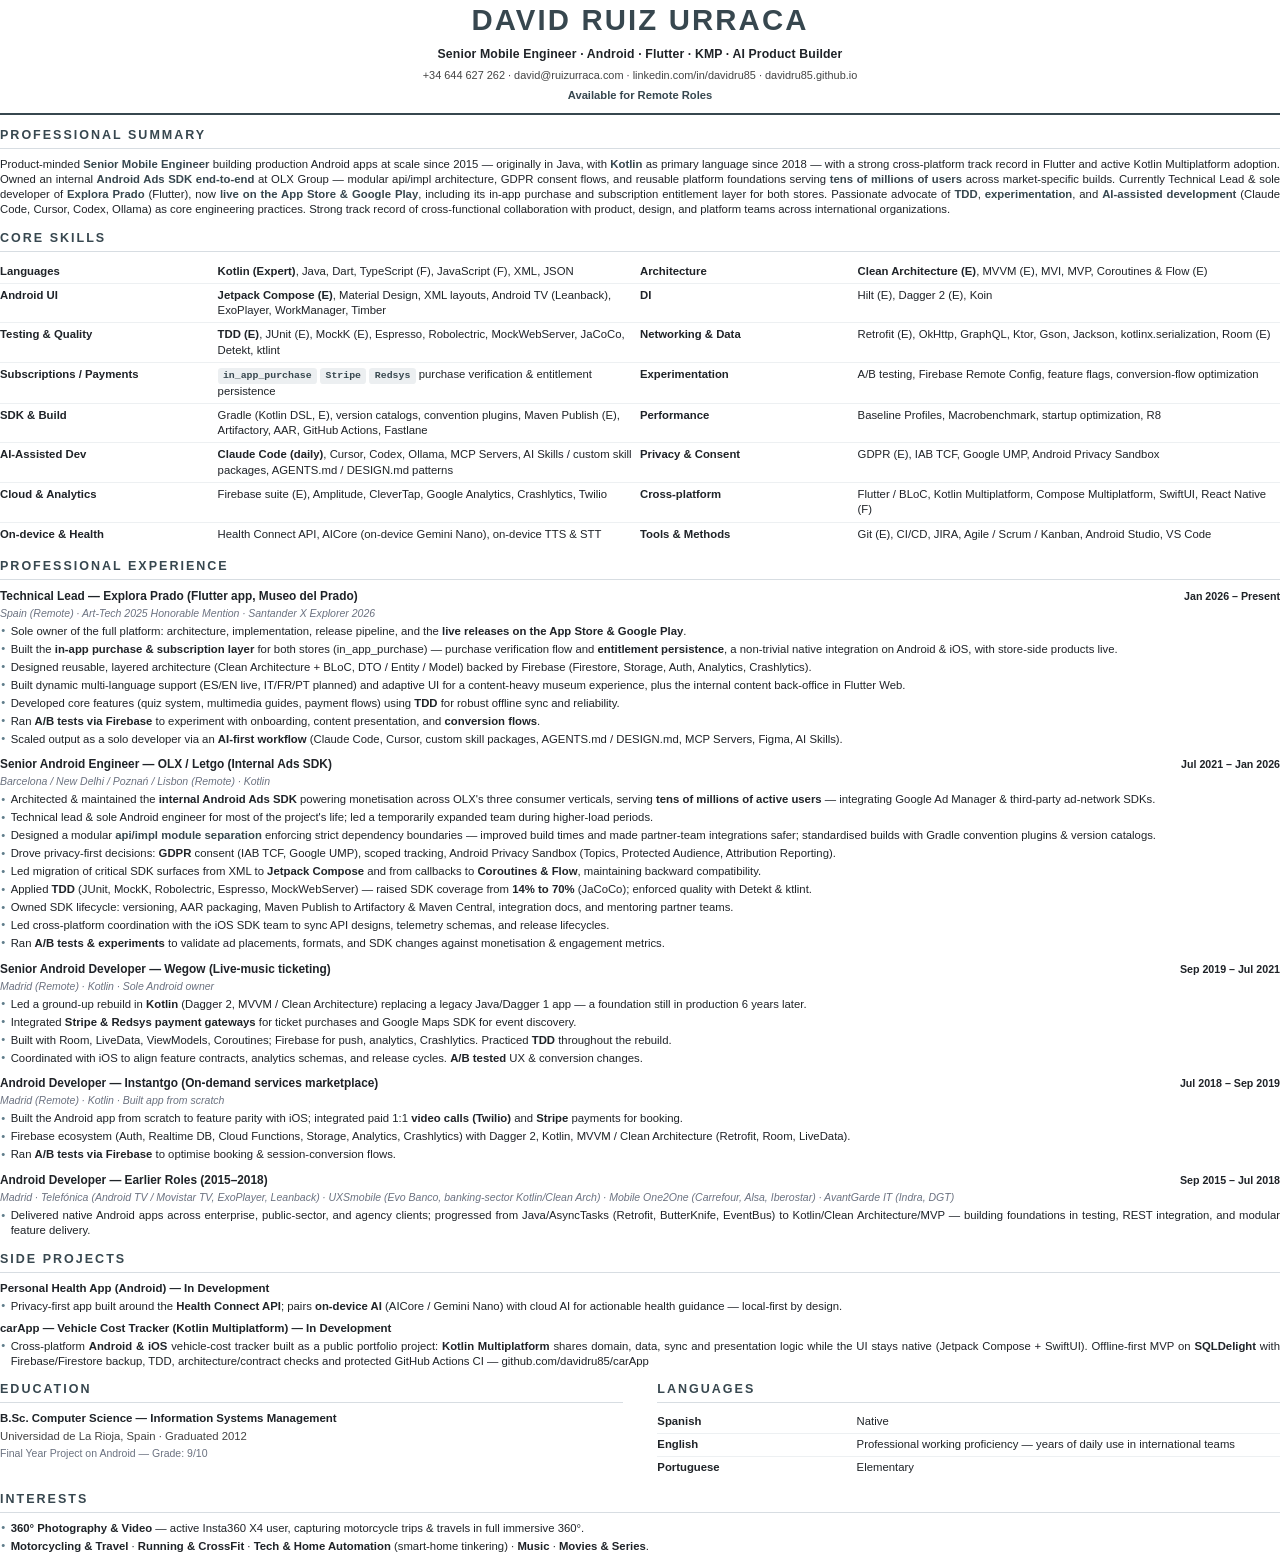
==== cv_print.html @ bee94bd2 "docs(cv): update project details and rename pet-hotel app to carApp" ====
<!DOCTYPE html>
<html lang="en">
<head>
<meta charset="utf-8">
<title>CV David Ruiz Urraca</title>
<style>
  @page { size: A4; margin: 34pt 40pt 30pt 40pt; }
  * { box-sizing: border-box; }
  :root {
    --accent: #37474f;        /* neutral graphite / slate */
    --accent-soft: #607d8b;   /* lighter slate for meta accents */
    --ink: #1f2328;
    --muted: #6b7280;
    --rule: #d7dde2;
    --chip-bg: #eceff1;
  }
  html { -weasy-hyphens: none; }
  body {
    font-family: "Liberation Sans", Arial, Helvetica, sans-serif;
    font-size: 8.5pt;
    line-height: 1.35;
    color: var(--ink);
    margin: 0;
  }
  b, strong { color: var(--ink); }
  .hl { color: var(--accent); font-weight: 700; }

  /* ---------- Header ---------- */
  .header { text-align: center; margin-bottom: 4pt; }
  .name {
    font-size: 22pt; font-weight: 700; letter-spacing: 1.6pt;
    color: var(--accent); margin: 0 0 5pt 0;
  }
  .tagline { font-size: 9.2pt; font-weight: 700; color: var(--ink); margin: 0 0 4pt 0; letter-spacing: .1pt; }
  .contact { font-size: 8.2pt; color: #444; margin: 0 0 4pt 0; }
  .availability { font-size: 8.4pt; font-weight: 700; color: var(--accent); margin: 0; }
  .header-rule { border: 0; border-top: 1.6pt solid var(--accent); margin: 7pt 0 0 0; }

  /* ---------- Sections ---------- */
  .section { margin-top: 9pt; }
  .section-title {
    font-size: 9.4pt; font-weight: 700; letter-spacing: 1.5pt; text-transform: uppercase;
    color: var(--accent); border-bottom: .8pt solid var(--rule);
    padding-bottom: 3pt; margin: 0 0 6pt 0;
  }
  .summary-text { text-align: justify; margin: 0; }

  /* ---------- Core skills table ---------- */
  table.skills { width: 100%; border-collapse: collapse; }
  table.skills td { vertical-align: top; padding: 3pt 0; border-bottom: .5pt solid #edf0f2; }
  table.skills tr:last-child td { border-bottom: 0; }
  td.label { width: 17%; font-weight: 700; color: var(--ink); padding-right: 6pt; }
  td.val { width: 33%; padding-right: 14pt; }
  .chip {
    display: inline-block; background: var(--chip-bg); color: var(--accent);
    font-size: 7.4pt; font-weight: 700; padding: 1pt 4pt; border-radius: 2.5pt;
    font-family: "Liberation Mono", "DejaVu Sans Mono", monospace;
  }

  /* ---------- Experience ---------- */
  .entry { margin-bottom: 7pt; break-inside: avoid; }
  .entry-head { display: flex; justify-content: space-between; align-items: baseline; }
  .role { font-weight: 700; font-size: 8.9pt; color: var(--ink); }
  .dates { font-weight: 700; font-size: 8pt; color: var(--ink); white-space: nowrap; padding-left: 10pt; }
  .meta { font-style: italic; font-size: 7.9pt; color: var(--muted); margin: 1.5pt 0 3pt 0; }
  ul.bullets { margin: 0; padding: 0; list-style: none; }
  ul.bullets li { position: relative; padding-left: 8pt; margin-bottom: 2pt; text-align: justify; }
  ul.bullets li::before {
    content: "\2022"; color: var(--accent-soft); position: absolute; left: 1pt; top: -0.4pt;
  }

  /* ---------- Side projects ---------- */
  .proj { margin-bottom: 5pt; break-inside: avoid; }
  .proj-title { font-weight: 700; font-size: 8.6pt; color: var(--ink); margin-bottom: 2pt; }

  /* ---------- Two-column footer blocks ---------- */
  .two-col { display: flex; gap: 26pt; }
  .two-col .col { flex: 1; }
  .edu-degree { font-weight: 700; font-size: 8.6pt; color: var(--ink); }
  .edu-line { color: #444; margin-top: 1.5pt; }
  .edu-note { color: var(--muted); font-size: 7.9pt; margin-top: 1.5pt; }
  table.langs { width: 100%; border-collapse: collapse; }
  table.langs td { vertical-align: top; padding: 2.5pt 0; border-bottom: .5pt solid #edf0f2; }
  table.langs tr:last-child td { border-bottom: 0; }
  table.langs td.lang { width: 32%; font-weight: 700; }
</style>
</head>
<body>

<div class="header">
  <div class="name">DAVID RUIZ URRACA</div>
  <div class="tagline">Senior Mobile Engineer · Android · Flutter · KMP · AI Product Builder</div>
  <div class="contact">+34 644 627 262 · david@ruizurraca.com · linkedin.com/in/davidru85 · davidru85.github.io</div>
  <div class="availability">Available for Remote Roles</div>
  <hr class="header-rule">
</div>

<div class="section">
  <div class="section-title">Professional Summary</div>
  <p class="summary-text">
    Product-minded <span class="hl">Senior Mobile Engineer</span> building production Android apps at scale since 2015 — originally in Java,
    with <span class="hl">Kotlin</span> as primary language since 2018 — with a strong cross-platform track record in Flutter and active
    Kotlin Multiplatform adoption. Owned an internal <span class="hl">Android Ads SDK end-to-end</span> at OLX Group — modular api/impl
    architecture, GDPR consent flows, and reusable platform foundations serving <span class="hl">tens of millions of users</span> across
    market-specific builds. Currently Technical Lead &amp; sole developer of <span class="hl">Explora Prado</span> (Flutter), now
    <span class="hl">live on the App Store &amp; Google Play</span>, including its in-app purchase and subscription entitlement layer for
    both stores. Passionate advocate of <span class="hl">TDD</span>, <span class="hl">experimentation</span>, and
    <span class="hl">AI-assisted development</span> (Claude Code, Cursor, Codex, Ollama) as core engineering practices. Strong track record
    of cross-functional collaboration with product, design, and platform teams across international organizations.
  </p>
</div>

<div class="section">
  <div class="section-title">Core Skills</div>
  <table class="skills">
    <tr>
      <td class="label">Languages</td>
      <td class="val"><b>Kotlin (Expert)</b>, Java, Dart, TypeScript (F), JavaScript (F), XML, JSON</td>
      <td class="label">Architecture</td>
      <td class="val"><b>Clean Architecture (E)</b>, MVVM (E), MVI, MVP, Coroutines &amp; Flow (E)</td>
    </tr>
    <tr>
      <td class="label">Android UI</td>
      <td class="val"><b>Jetpack Compose (E)</b>, Material Design, XML layouts, Android TV (Leanback), ExoPlayer, WorkManager, Timber</td>
      <td class="label">DI</td>
      <td class="val">Hilt (E), Dagger 2 (E), Koin</td>
    </tr>
    <tr>
      <td class="label">Testing &amp; Quality</td>
      <td class="val"><b>TDD (E)</b>, JUnit (E), MockK (E), Espresso, Robolectric, MockWebServer, JaCoCo, Detekt, ktlint</td>
      <td class="label">Networking &amp; Data</td>
      <td class="val">Retrofit (E), OkHttp, GraphQL, Ktor, Gson, Jackson, kotlinx.serialization, Room (E)</td>
    </tr>
    <tr>
      <td class="label">Subscriptions / Payments</td>
      <td class="val"><span class="chip">in_app_purchase</span> <span class="chip">Stripe</span> <span class="chip">Redsys</span> purchase verification &amp; entitlement persistence</td>
      <td class="label">Experimentation</td>
      <td class="val">A/B testing, Firebase Remote Config, feature flags, conversion-flow optimization</td>
    </tr>
    <tr>
      <td class="label">SDK &amp; Build</td>
      <td class="val">Gradle (Kotlin DSL, E), version catalogs, convention plugins, Maven Publish (E), Artifactory, AAR, GitHub Actions, Fastlane</td>
      <td class="label">Performance</td>
      <td class="val">Baseline Profiles, Macrobenchmark, startup optimization, R8</td>
    </tr>
    <tr>
      <td class="label">AI-Assisted Dev</td>
      <td class="val"><b>Claude Code (daily)</b>, Cursor, Codex, Ollama, MCP Servers, AI Skills / custom skill packages, AGENTS.md / DESIGN.md patterns</td>
      <td class="label">Privacy &amp; Consent</td>
      <td class="val">GDPR (E), IAB TCF, Google UMP, Android Privacy Sandbox</td>
    </tr>
    <tr>
      <td class="label">Cloud &amp; Analytics</td>
      <td class="val">Firebase suite (E), Amplitude, CleverTap, Google Analytics, Crashlytics, Twilio</td>
      <td class="label">Cross-platform</td>
      <td class="val">Flutter / BLoC, Kotlin Multiplatform, Compose Multiplatform, SwiftUI, React Native (F)</td>
    </tr>
    <tr>
      <td class="label">On-device &amp; Health</td>
      <td class="val">Health Connect API, AICore (on-device Gemini Nano), on-device TTS &amp; STT</td>
      <td class="label">Tools &amp; Methods</td>
      <td class="val">Git (E), CI/CD, JIRA, Agile / Scrum / Kanban, Android Studio, VS Code</td>
    </tr>
  </table>
</div>

<div class="section">
  <div class="section-title">Professional Experience</div>

  <div class="entry">
    <div class="entry-head">
      <span class="role">Technical Lead — Explora Prado (Flutter app, Museo del Prado)</span>
      <span class="dates">Jan 2026 – Present</span>
    </div>
    <div class="meta">Spain (Remote) · Art-Tech 2025 Honorable Mention · Santander X Explorer 2026</div>
    <ul class="bullets">
      <li>Sole owner of the full platform: architecture, implementation, release pipeline, and the <b>live releases on the App Store &amp; Google Play</b>.</li>
      <li>Built the <b>in-app purchase &amp; subscription layer</b> for both stores (in_app_purchase) — purchase verification flow and <b>entitlement persistence</b>, a non-trivial native integration on Android &amp; iOS, with store-side products live.</li>
      <li>Designed reusable, layered architecture (Clean Architecture + BLoC, DTO / Entity / Model) backed by Firebase (Firestore, Storage, Auth, Analytics, Crashlytics).</li>
      <li>Built dynamic multi-language support (ES/EN live, IT/FR/PT planned) and adaptive UI for a content-heavy museum experience, plus the internal content back-office in Flutter Web.</li>
      <li>Developed core features (quiz system, multimedia guides, payment flows) using <b>TDD</b> for robust offline sync and reliability.</li>
      <li>Ran <b>A/B tests via Firebase</b> to experiment with onboarding, content presentation, and <b>conversion flows</b>.</li>
      <li>Scaled output as a solo developer via an <b>AI-first workflow</b> (Claude Code, Cursor, custom skill packages, AGENTS.md / DESIGN.md, MCP Servers, Figma, AI Skills).</li>
    </ul>
  </div>

  <div class="entry">
    <div class="entry-head">
      <span class="role">Senior Android Engineer — OLX / Letgo (Internal Ads SDK)</span>
      <span class="dates">Jul 2021 – Jan 2026</span>
    </div>
    <div class="meta">Barcelona / New Delhi / Poznań / Lisbon (Remote) · Kotlin</div>
    <ul class="bullets">
      <li>Architected &amp; maintained the <b>internal Android Ads SDK</b> powering monetisation across OLX's three consumer verticals, serving <b>tens of millions of active users</b> — integrating Google Ad Manager &amp; third-party ad-network SDKs.</li>
      <li>Technical lead &amp; sole Android engineer for most of the project's life; led a temporarily expanded team during higher-load periods.</li>
      <li>Designed a modular <span class="hl">api/impl module separation</span> enforcing strict dependency boundaries — improved build times and made partner-team integrations safer; standardised builds with Gradle convention plugins &amp; version catalogs.</li>
      <li>Drove privacy-first decisions: <b>GDPR</b> consent (IAB TCF, Google UMP), scoped tracking, Android Privacy Sandbox (Topics, Protected Audience, Attribution Reporting).</li>
      <li>Led migration of critical SDK surfaces from XML to <b>Jetpack Compose</b> and from callbacks to <b>Coroutines &amp; Flow</b>, maintaining backward compatibility.</li>
      <li>Applied <b>TDD</b> (JUnit, MockK, Robolectric, Espresso, MockWebServer) — raised SDK coverage from <b>14% to 70%</b> (JaCoCo); enforced quality with Detekt &amp; ktlint.</li>
      <li>Owned SDK lifecycle: versioning, AAR packaging, Maven Publish to Artifactory &amp; Maven Central, integration docs, and mentoring partner teams.</li>
      <li>Led cross-platform coordination with the iOS SDK team to sync API designs, telemetry schemas, and release lifecycles.</li>
      <li>Ran <b>A/B tests &amp; experiments</b> to validate ad placements, formats, and SDK changes against monetisation &amp; engagement metrics.</li>
    </ul>
  </div>

  <div class="entry">
    <div class="entry-head">
      <span class="role">Senior Android Developer — Wegow (Live-music ticketing)</span>
      <span class="dates">Sep 2019 – Jul 2021</span>
    </div>
    <div class="meta">Madrid (Remote) · Kotlin · Sole Android owner</div>
    <ul class="bullets">
      <li>Led a ground-up rebuild in <b>Kotlin</b> (Dagger 2, MVVM / Clean Architecture) replacing a legacy Java/Dagger 1 app — a foundation still in production 6 years later.</li>
      <li>Integrated <b>Stripe &amp; Redsys payment gateways</b> for ticket purchases and Google Maps SDK for event discovery.</li>
      <li>Built with Room, LiveData, ViewModels, Coroutines; Firebase for push, analytics, Crashlytics. Practiced <b>TDD</b> throughout the rebuild.</li>
      <li>Coordinated with iOS to align feature contracts, analytics schemas, and release cycles. <b>A/B tested</b> UX &amp; conversion changes.</li>
    </ul>
  </div>

  <div class="entry">
    <div class="entry-head">
      <span class="role">Android Developer — Instantgo (On-demand services marketplace)</span>
      <span class="dates">Jul 2018 – Sep 2019</span>
    </div>
    <div class="meta">Madrid (Remote) · Kotlin · Built app from scratch</div>
    <ul class="bullets">
      <li>Built the Android app from scratch to feature parity with iOS; integrated paid 1:1 <b>video calls (Twilio)</b> and <b>Stripe</b> payments for booking.</li>
      <li>Firebase ecosystem (Auth, Realtime DB, Cloud Functions, Storage, Analytics, Crashlytics) with Dagger 2, Kotlin, MVVM / Clean Architecture (Retrofit, Room, LiveData).</li>
      <li>Ran <b>A/B tests via Firebase</b> to optimise booking &amp; session-conversion flows.</li>
    </ul>
  </div>

  <div class="entry">
    <div class="entry-head">
      <span class="role">Android Developer — Earlier Roles (2015–2018)</span>
      <span class="dates">Sep 2015 – Jul 2018</span>
    </div>
    <div class="meta">Madrid · Telefónica (Android TV / Movistar TV, ExoPlayer, Leanback) · UXSmobile (Evo Banco, banking-sector Kotlin/Clean Arch) · Mobile One2One (Carrefour, Alsa, Iberostar) · AvantGarde IT (Indra, DGT)</div>
    <ul class="bullets">
      <li>Delivered native Android apps across enterprise, public-sector, and agency clients; progressed from Java/AsyncTasks (Retrofit, ButterKnife, EventBus) to Kotlin/Clean Architecture/MVP — building foundations in testing, REST integration, and modular feature delivery.</li>
    </ul>
  </div>
</div>

<div class="section">
  <div class="section-title">Side Projects</div>
  <div class="proj">
    <div class="proj-title">Personal Health App (Android) — In Development</div>
    <ul class="bullets">
      <li>Privacy-first app built around the <b>Health Connect API</b>; pairs <b>on-device AI</b> (AICore / Gemini Nano) with cloud AI for actionable health guidance — local-first by design.</li>
    </ul>
  </div>
  <div class="proj">
    <div class="proj-title">carApp — Vehicle Cost Tracker (Kotlin Multiplatform) — In Development</div>
    <ul class="bullets">
      <li>Cross-platform <b>Android &amp; iOS</b> vehicle-cost tracker built as a public portfolio project: <b>Kotlin Multiplatform</b> shares domain, data, sync and presentation logic while the UI stays native (Jetpack Compose + SwiftUI). Offline-first MVP on <b>SQLDelight</b> with Firebase/Firestore backup, TDD, architecture/contract checks and protected GitHub Actions CI — github.com/davidru85/carApp</li>
    </ul>
  </div>
</div>

<div class="section">
  <div class="two-col">
    <div class="col">
      <div class="section-title">Education</div>
      <div class="edu-degree">B.Sc. Computer Science — Information Systems Management</div>
      <div class="edu-line">Universidad de La Rioja, Spain · Graduated 2012</div>
      <div class="edu-note">Final Year Project on Android — Grade: 9/10</div>
    </div>
    <div class="col">
      <div class="section-title">Languages</div>
      <table class="langs">
        <tr><td class="lang">Spanish</td><td>Native</td></tr>
        <tr><td class="lang">English</td><td>Professional working proficiency — years of daily use in international teams</td></tr>
        <tr><td class="lang">Portuguese</td><td>Elementary</td></tr>
      </table>
    </div>
  </div>
</div>

<div class="section">
  <div class="section-title">Interests</div>
  <ul class="bullets">
    <li><b>360° Photography &amp; Video</b> — active Insta360 X4 user, capturing motorcycle trips &amp; travels in full immersive 360°.</li>
    <li><b>Motorcycling &amp; Travel</b> · <b>Running &amp; CrossFit</b> · <b>Tech &amp; Home Automation</b> (smart-home tinkering) · <b>Music</b> · <b>Movies &amp; Series</b>.</li>
  </ul>
</div>

</body>
</html>
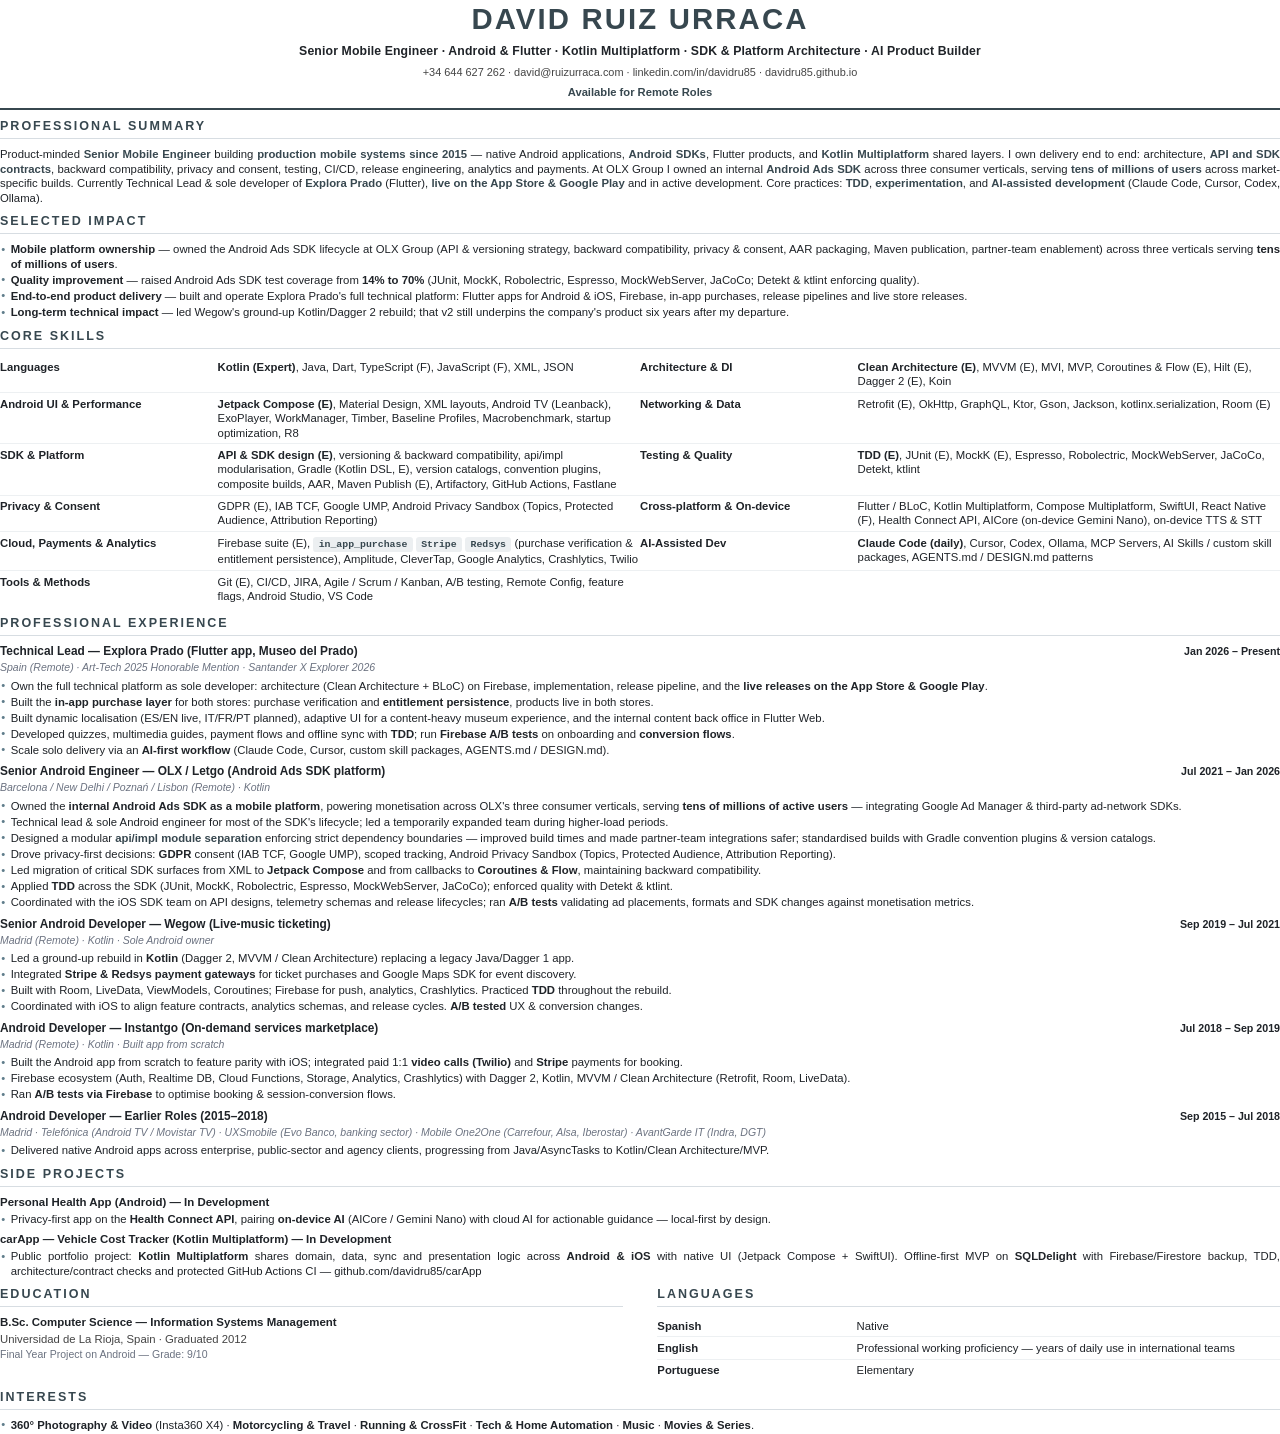
==== commit 22ee9fcb: "Refactor SEO and content for portfolio site; update meta tags, descriptions, and keywords for enhanc" ====
--- a/cv_print.html
+++ b/cv_print.html
@@ -4,7 +4,7 @@
 <meta charset="utf-8">
 <title>CV David Ruiz Urraca</title>
 <style>
-  @page { size: A4; margin: 34pt 40pt 30pt 40pt; }
+  @page { size: A4; margin: 30pt 40pt 26pt 40pt; }
   * { box-sizing: border-box; }
   :root {
     --accent: #37474f;        /* neutral graphite / slate */
@@ -18,7 +18,7 @@
   body {
     font-family: "Liberation Sans", Arial, Helvetica, sans-serif;
     font-size: 8.5pt;
-    line-height: 1.35;
+    line-height: 1.28;
     color: var(--ink);
     margin: 0;
   }
@@ -37,17 +37,17 @@
   .header-rule { border: 0; border-top: 1.6pt solid var(--accent); margin: 7pt 0 0 0; }
 
   /* ---------- Sections ---------- */
-  .section { margin-top: 9pt; }
+  .section { margin-top: 6pt; }
   .section-title {
     font-size: 9.4pt; font-weight: 700; letter-spacing: 1.5pt; text-transform: uppercase;
     color: var(--accent); border-bottom: .8pt solid var(--rule);
-    padding-bottom: 3pt; margin: 0 0 6pt 0;
+    padding-bottom: 3pt; margin: 0 0 6pt 0; break-after: avoid;
   }
   .summary-text { text-align: justify; margin: 0; }
 
   /* ---------- Core skills table ---------- */
   table.skills { width: 100%; border-collapse: collapse; }
-  table.skills td { vertical-align: top; padding: 3pt 0; border-bottom: .5pt solid #edf0f2; }
+  table.skills td { vertical-align: top; padding: 2.5pt 0; border-bottom: .5pt solid #edf0f2; }
   table.skills tr:last-child td { border-bottom: 0; }
   td.label { width: 17%; font-weight: 700; color: var(--ink); padding-right: 6pt; }
   td.val { width: 33%; padding-right: 14pt; }
@@ -58,19 +58,19 @@
   }
 
   /* ---------- Experience ---------- */
-  .entry { margin-bottom: 7pt; break-inside: avoid; }
+  .entry { margin-bottom: 5pt; break-inside: avoid; }
   .entry-head { display: flex; justify-content: space-between; align-items: baseline; }
   .role { font-weight: 700; font-size: 8.9pt; color: var(--ink); }
   .dates { font-weight: 700; font-size: 8pt; color: var(--ink); white-space: nowrap; padding-left: 10pt; }
   .meta { font-style: italic; font-size: 7.9pt; color: var(--muted); margin: 1.5pt 0 3pt 0; }
   ul.bullets { margin: 0; padding: 0; list-style: none; }
-  ul.bullets li { position: relative; padding-left: 8pt; margin-bottom: 2pt; text-align: justify; }
+  ul.bullets li { position: relative; padding-left: 8pt; margin-bottom: 1.2pt; text-align: justify; }
   ul.bullets li::before {
     content: "\2022"; color: var(--accent-soft); position: absolute; left: 1pt; top: -0.4pt;
   }
 
   /* ---------- Side projects ---------- */
-  .proj { margin-bottom: 5pt; break-inside: avoid; }
+  .proj { margin-bottom: 4pt; break-inside: avoid; }
   .proj-title { font-weight: 700; font-size: 8.6pt; color: var(--ink); margin-bottom: 2pt; }
 
   /* ---------- Two-column footer blocks ---------- */
@@ -89,7 +89,7 @@
 
 <div class="header">
   <div class="name">DAVID RUIZ URRACA</div>
-  <div class="tagline">Senior Mobile Engineer · Android · Flutter · KMP · AI Product Builder</div>
+  <div class="tagline">Senior Mobile Engineer · Android &amp; Flutter · Kotlin Multiplatform · SDK &amp; Platform Architecture · AI Product Builder</div>
   <div class="contact">+34 644 627 262 · david@ruizurraca.com · linkedin.com/in/davidru85 · davidru85.github.io</div>
   <div class="availability">Available for Remote Roles</div>
   <hr class="header-rule">
@@ -98,16 +98,25 @@
 <div class="section">
   <div class="section-title">Professional Summary</div>
   <p class="summary-text">
-    Product-minded <span class="hl">Senior Mobile Engineer</span> building production Android apps at scale since 2015 — originally in Java,
-    with <span class="hl">Kotlin</span> as primary language since 2018 — with a strong cross-platform track record in Flutter and active
-    Kotlin Multiplatform adoption. Owned an internal <span class="hl">Android Ads SDK end-to-end</span> at OLX Group — modular api/impl
-    architecture, GDPR consent flows, and reusable platform foundations serving <span class="hl">tens of millions of users</span> across
-    market-specific builds. Currently Technical Lead &amp; sole developer of <span class="hl">Explora Prado</span> (Flutter), now
-    <span class="hl">live on the App Store &amp; Google Play</span>, including its in-app purchase and subscription entitlement layer for
-    both stores. Passionate advocate of <span class="hl">TDD</span>, <span class="hl">experimentation</span>, and
-    <span class="hl">AI-assisted development</span> (Claude Code, Cursor, Codex, Ollama) as core engineering practices. Strong track record
-    of cross-functional collaboration with product, design, and platform teams across international organizations.
+    Product-minded <span class="hl">Senior Mobile Engineer</span> building <span class="hl">production mobile systems since 2015</span> —
+    native Android applications, <span class="hl">Android SDKs</span>, Flutter products, and <span class="hl">Kotlin Multiplatform</span>
+    shared layers. I own delivery end to end: architecture, <span class="hl">API and SDK contracts</span>, backward compatibility, privacy
+    and consent, testing, CI/CD, release engineering, analytics and payments. At OLX Group I owned an internal
+    <span class="hl">Android Ads SDK</span> across three consumer verticals, serving <span class="hl">tens of millions of users</span>
+    across market-specific builds. Currently Technical Lead &amp; sole developer of <span class="hl">Explora Prado</span> (Flutter),
+    <span class="hl">live on the App Store &amp; Google Play</span> and in active development. Core practices: <span class="hl">TDD</span>,
+    <span class="hl">experimentation</span>, and <span class="hl">AI-assisted development</span> (Claude Code, Cursor, Codex, Ollama).
   </p>
+</div>
+
+<div class="section">
+  <div class="section-title">Selected Impact</div>
+  <ul class="bullets">
+    <li><b>Mobile platform ownership</b> — owned the Android Ads SDK lifecycle at OLX Group (API &amp; versioning strategy, backward compatibility, privacy &amp; consent, AAR packaging, Maven publication, partner-team enablement) across three verticals serving <b>tens of millions of users</b>.</li>
+    <li><b>Quality improvement</b> — raised Android Ads SDK test coverage from <b>14% to 70%</b> (JUnit, MockK, Robolectric, Espresso, MockWebServer, JaCoCo; Detekt &amp; ktlint enforcing quality).</li>
+    <li><b>End-to-end product delivery</b> — built and operate Explora Prado's full technical platform: Flutter apps for Android &amp; iOS, Firebase, in-app purchases, release pipelines and live store releases.</li>
+    <li><b>Long-term technical impact</b> — led Wegow's ground-up Kotlin/Dagger 2 rebuild; that v2 still underpins the company's product six years after my departure.</li>
+  </ul>
 </div>
 
 <div class="section">
@@ -116,50 +125,38 @@
     <tr>
       <td class="label">Languages</td>
       <td class="val"><b>Kotlin (Expert)</b>, Java, Dart, TypeScript (F), JavaScript (F), XML, JSON</td>
-      <td class="label">Architecture</td>
-      <td class="val"><b>Clean Architecture (E)</b>, MVVM (E), MVI, MVP, Coroutines &amp; Flow (E)</td>
-    </tr>
-    <tr>
-      <td class="label">Android UI</td>
-      <td class="val"><b>Jetpack Compose (E)</b>, Material Design, XML layouts, Android TV (Leanback), ExoPlayer, WorkManager, Timber</td>
-      <td class="label">DI</td>
-      <td class="val">Hilt (E), Dagger 2 (E), Koin</td>
-    </tr>
-    <tr>
+      <td class="label">Architecture &amp; DI</td>
+      <td class="val"><b>Clean Architecture (E)</b>, MVVM (E), MVI, MVP, Coroutines &amp; Flow (E), Hilt (E), Dagger 2 (E), Koin</td>
+    </tr>
+    <tr>
+      <td class="label">Android UI &amp; Performance</td>
+      <td class="val"><b>Jetpack Compose (E)</b>, Material Design, XML layouts, Android TV (Leanback), ExoPlayer, WorkManager, Timber, Baseline Profiles, Macrobenchmark, startup optimization, R8</td>
+      <td class="label">Networking &amp; Data</td>
+      <td class="val">Retrofit (E), OkHttp, GraphQL, Ktor, Gson, Jackson, kotlinx.serialization, Room (E)</td>
+    </tr>
+    <tr>
+      <td class="label">SDK &amp; Platform</td>
+      <td class="val"><b>API &amp; SDK design (E)</b>, versioning &amp; backward compatibility, api/impl modularisation, Gradle (Kotlin DSL, E), version catalogs, convention plugins, composite builds, AAR, Maven Publish (E), Artifactory, GitHub Actions, Fastlane</td>
       <td class="label">Testing &amp; Quality</td>
       <td class="val"><b>TDD (E)</b>, JUnit (E), MockK (E), Espresso, Robolectric, MockWebServer, JaCoCo, Detekt, ktlint</td>
-      <td class="label">Networking &amp; Data</td>
-      <td class="val">Retrofit (E), OkHttp, GraphQL, Ktor, Gson, Jackson, kotlinx.serialization, Room (E)</td>
-    </tr>
-    <tr>
-      <td class="label">Subscriptions / Payments</td>
-      <td class="val"><span class="chip">in_app_purchase</span> <span class="chip">Stripe</span> <span class="chip">Redsys</span> purchase verification &amp; entitlement persistence</td>
-      <td class="label">Experimentation</td>
-      <td class="val">A/B testing, Firebase Remote Config, feature flags, conversion-flow optimization</td>
-    </tr>
-    <tr>
-      <td class="label">SDK &amp; Build</td>
-      <td class="val">Gradle (Kotlin DSL, E), version catalogs, convention plugins, Maven Publish (E), Artifactory, AAR, GitHub Actions, Fastlane</td>
-      <td class="label">Performance</td>
-      <td class="val">Baseline Profiles, Macrobenchmark, startup optimization, R8</td>
-    </tr>
-    <tr>
+    </tr>
+    <tr>
+      <td class="label">Privacy &amp; Consent</td>
+      <td class="val">GDPR (E), IAB TCF, Google UMP, Android Privacy Sandbox (Topics, Protected Audience, Attribution Reporting)</td>
+      <td class="label">Cross-platform &amp; On-device</td>
+      <td class="val">Flutter / BLoC, Kotlin Multiplatform, Compose Multiplatform, SwiftUI, React Native (F), Health Connect API, AICore (on-device Gemini Nano), on-device TTS &amp; STT</td>
+    </tr>
+    <tr>
+      <td class="label">Cloud, Payments &amp; Analytics</td>
+      <td class="val">Firebase suite (E), <span class="chip">in_app_purchase</span> <span class="chip">Stripe</span> <span class="chip">Redsys</span> (purchase verification &amp; entitlement persistence), Amplitude, CleverTap, Google Analytics, Crashlytics, Twilio</td>
       <td class="label">AI-Assisted Dev</td>
       <td class="val"><b>Claude Code (daily)</b>, Cursor, Codex, Ollama, MCP Servers, AI Skills / custom skill packages, AGENTS.md / DESIGN.md patterns</td>
-      <td class="label">Privacy &amp; Consent</td>
-      <td class="val">GDPR (E), IAB TCF, Google UMP, Android Privacy Sandbox</td>
-    </tr>
-    <tr>
-      <td class="label">Cloud &amp; Analytics</td>
-      <td class="val">Firebase suite (E), Amplitude, CleverTap, Google Analytics, Crashlytics, Twilio</td>
-      <td class="label">Cross-platform</td>
-      <td class="val">Flutter / BLoC, Kotlin Multiplatform, Compose Multiplatform, SwiftUI, React Native (F)</td>
-    </tr>
-    <tr>
-      <td class="label">On-device &amp; Health</td>
-      <td class="val">Health Connect API, AICore (on-device Gemini Nano), on-device TTS &amp; STT</td>
+    </tr>
+    <tr>
       <td class="label">Tools &amp; Methods</td>
-      <td class="val">Git (E), CI/CD, JIRA, Agile / Scrum / Kanban, Android Studio, VS Code</td>
+      <td class="val">Git (E), CI/CD, JIRA, Agile / Scrum / Kanban, A/B testing, Remote Config, feature flags, Android Studio, VS Code</td>
+      <td class="label"></td>
+      <td class="val"></td>
     </tr>
   </table>
 </div>
@@ -174,32 +171,28 @@
     </div>
     <div class="meta">Spain (Remote) · Art-Tech 2025 Honorable Mention · Santander X Explorer 2026</div>
     <ul class="bullets">
-      <li>Sole owner of the full platform: architecture, implementation, release pipeline, and the <b>live releases on the App Store &amp; Google Play</b>.</li>
-      <li>Built the <b>in-app purchase &amp; subscription layer</b> for both stores (in_app_purchase) — purchase verification flow and <b>entitlement persistence</b>, a non-trivial native integration on Android &amp; iOS, with store-side products live.</li>
-      <li>Designed reusable, layered architecture (Clean Architecture + BLoC, DTO / Entity / Model) backed by Firebase (Firestore, Storage, Auth, Analytics, Crashlytics).</li>
-      <li>Built dynamic multi-language support (ES/EN live, IT/FR/PT planned) and adaptive UI for a content-heavy museum experience, plus the internal content back-office in Flutter Web.</li>
-      <li>Developed core features (quiz system, multimedia guides, payment flows) using <b>TDD</b> for robust offline sync and reliability.</li>
-      <li>Ran <b>A/B tests via Firebase</b> to experiment with onboarding, content presentation, and <b>conversion flows</b>.</li>
-      <li>Scaled output as a solo developer via an <b>AI-first workflow</b> (Claude Code, Cursor, custom skill packages, AGENTS.md / DESIGN.md, MCP Servers, Figma, AI Skills).</li>
-    </ul>
-  </div>
-
-  <div class="entry">
-    <div class="entry-head">
-      <span class="role">Senior Android Engineer — OLX / Letgo (Internal Ads SDK)</span>
+      <li>Own the full technical platform as sole developer: architecture (Clean Architecture + BLoC) on Firebase, implementation, release pipeline, and the <b>live releases on the App Store &amp; Google Play</b>.</li>
+      <li>Built the <b>in-app purchase layer</b> for both stores: purchase verification and <b>entitlement persistence</b>, products live in both stores.</li>
+      <li>Built dynamic localisation (ES/EN live, IT/FR/PT planned), adaptive UI for a content-heavy museum experience, and the internal content back office in Flutter Web.</li>
+      <li>Developed quizzes, multimedia guides, payment flows and offline sync with <b>TDD</b>; run <b>Firebase A/B tests</b> on onboarding and <b>conversion flows</b>.</li>
+      <li>Scale solo delivery via an <b>AI-first workflow</b> (Claude Code, Cursor, custom skill packages, AGENTS.md / DESIGN.md).</li>
+    </ul>
+  </div>
+
+  <div class="entry">
+    <div class="entry-head">
+      <span class="role">Senior Android Engineer — OLX / Letgo (Android Ads SDK platform)</span>
       <span class="dates">Jul 2021 – Jan 2026</span>
     </div>
     <div class="meta">Barcelona / New Delhi / Poznań / Lisbon (Remote) · Kotlin</div>
     <ul class="bullets">
-      <li>Architected &amp; maintained the <b>internal Android Ads SDK</b> powering monetisation across OLX's three consumer verticals, serving <b>tens of millions of active users</b> — integrating Google Ad Manager &amp; third-party ad-network SDKs.</li>
-      <li>Technical lead &amp; sole Android engineer for most of the project's life; led a temporarily expanded team during higher-load periods.</li>
+      <li>Owned the <b>internal Android Ads SDK as a mobile platform</b>, powering monetisation across OLX's three consumer verticals, serving <b>tens of millions of active users</b> — integrating Google Ad Manager &amp; third-party ad-network SDKs.</li>
+      <li>Technical lead &amp; sole Android engineer for most of the SDK's lifecycle; led a temporarily expanded team during higher-load periods.</li>
       <li>Designed a modular <span class="hl">api/impl module separation</span> enforcing strict dependency boundaries — improved build times and made partner-team integrations safer; standardised builds with Gradle convention plugins &amp; version catalogs.</li>
       <li>Drove privacy-first decisions: <b>GDPR</b> consent (IAB TCF, Google UMP), scoped tracking, Android Privacy Sandbox (Topics, Protected Audience, Attribution Reporting).</li>
       <li>Led migration of critical SDK surfaces from XML to <b>Jetpack Compose</b> and from callbacks to <b>Coroutines &amp; Flow</b>, maintaining backward compatibility.</li>
-      <li>Applied <b>TDD</b> (JUnit, MockK, Robolectric, Espresso, MockWebServer) — raised SDK coverage from <b>14% to 70%</b> (JaCoCo); enforced quality with Detekt &amp; ktlint.</li>
-      <li>Owned SDK lifecycle: versioning, AAR packaging, Maven Publish to Artifactory &amp; Maven Central, integration docs, and mentoring partner teams.</li>
-      <li>Led cross-platform coordination with the iOS SDK team to sync API designs, telemetry schemas, and release lifecycles.</li>
-      <li>Ran <b>A/B tests &amp; experiments</b> to validate ad placements, formats, and SDK changes against monetisation &amp; engagement metrics.</li>
+      <li>Applied <b>TDD</b> across the SDK (JUnit, MockK, Robolectric, Espresso, MockWebServer, JaCoCo); enforced quality with Detekt &amp; ktlint.</li>
+      <li>Coordinated with the iOS SDK team on API designs, telemetry schemas and release lifecycles; ran <b>A/B tests</b> validating ad placements, formats and SDK changes against monetisation metrics.</li>
     </ul>
   </div>
 
@@ -210,7 +203,7 @@
     </div>
     <div class="meta">Madrid (Remote) · Kotlin · Sole Android owner</div>
     <ul class="bullets">
-      <li>Led a ground-up rebuild in <b>Kotlin</b> (Dagger 2, MVVM / Clean Architecture) replacing a legacy Java/Dagger 1 app — a foundation still in production 6 years later.</li>
+      <li>Led a ground-up rebuild in <b>Kotlin</b> (Dagger 2, MVVM / Clean Architecture) replacing a legacy Java/Dagger 1 app.</li>
       <li>Integrated <b>Stripe &amp; Redsys payment gateways</b> for ticket purchases and Google Maps SDK for event discovery.</li>
       <li>Built with Room, LiveData, ViewModels, Coroutines; Firebase for push, analytics, Crashlytics. Practiced <b>TDD</b> throughout the rebuild.</li>
       <li>Coordinated with iOS to align feature contracts, analytics schemas, and release cycles. <b>A/B tested</b> UX &amp; conversion changes.</li>
@@ -235,9 +228,9 @@
       <span class="role">Android Developer — Earlier Roles (2015–2018)</span>
       <span class="dates">Sep 2015 – Jul 2018</span>
     </div>
-    <div class="meta">Madrid · Telefónica (Android TV / Movistar TV, ExoPlayer, Leanback) · UXSmobile (Evo Banco, banking-sector Kotlin/Clean Arch) · Mobile One2One (Carrefour, Alsa, Iberostar) · AvantGarde IT (Indra, DGT)</div>
-    <ul class="bullets">
-      <li>Delivered native Android apps across enterprise, public-sector, and agency clients; progressed from Java/AsyncTasks (Retrofit, ButterKnife, EventBus) to Kotlin/Clean Architecture/MVP — building foundations in testing, REST integration, and modular feature delivery.</li>
+    <div class="meta">Madrid · Telefónica (Android TV / Movistar TV) · UXSmobile (Evo Banco, banking sector) · Mobile One2One (Carrefour, Alsa, Iberostar) · AvantGarde IT (Indra, DGT)</div>
+    <ul class="bullets">
+      <li>Delivered native Android apps across enterprise, public-sector and agency clients, progressing from Java/AsyncTasks to Kotlin/Clean Architecture/MVP.</li>
     </ul>
   </div>
 </div>
@@ -247,13 +240,13 @@
   <div class="proj">
     <div class="proj-title">Personal Health App (Android) — In Development</div>
     <ul class="bullets">
-      <li>Privacy-first app built around the <b>Health Connect API</b>; pairs <b>on-device AI</b> (AICore / Gemini Nano) with cloud AI for actionable health guidance — local-first by design.</li>
+      <li>Privacy-first app on the <b>Health Connect API</b>, pairing <b>on-device AI</b> (AICore / Gemini Nano) with cloud AI for actionable guidance — local-first by design.</li>
     </ul>
   </div>
   <div class="proj">
     <div class="proj-title">carApp — Vehicle Cost Tracker (Kotlin Multiplatform) — In Development</div>
     <ul class="bullets">
-      <li>Cross-platform <b>Android &amp; iOS</b> vehicle-cost tracker built as a public portfolio project: <b>Kotlin Multiplatform</b> shares domain, data, sync and presentation logic while the UI stays native (Jetpack Compose + SwiftUI). Offline-first MVP on <b>SQLDelight</b> with Firebase/Firestore backup, TDD, architecture/contract checks and protected GitHub Actions CI — github.com/davidru85/carApp</li>
+      <li>Public portfolio project: <b>Kotlin Multiplatform</b> shares domain, data, sync and presentation logic across <b>Android &amp; iOS</b> with native UI (Jetpack Compose + SwiftUI). Offline-first MVP on <b>SQLDelight</b> with Firebase/Firestore backup, TDD, architecture/contract checks and protected GitHub Actions CI — github.com/davidru85/carApp</li>
     </ul>
   </div>
 </div>
@@ -280,8 +273,7 @@
 <div class="section">
   <div class="section-title">Interests</div>
   <ul class="bullets">
-    <li><b>360° Photography &amp; Video</b> — active Insta360 X4 user, capturing motorcycle trips &amp; travels in full immersive 360°.</li>
-    <li><b>Motorcycling &amp; Travel</b> · <b>Running &amp; CrossFit</b> · <b>Tech &amp; Home Automation</b> (smart-home tinkering) · <b>Music</b> · <b>Movies &amp; Series</b>.</li>
+    <li><b>360° Photography &amp; Video</b> (Insta360 X4) · <b>Motorcycling &amp; Travel</b> · <b>Running &amp; CrossFit</b> · <b>Tech &amp; Home Automation</b> · <b>Music</b> · <b>Movies &amp; Series</b>.</li>
   </ul>
 </div>
 
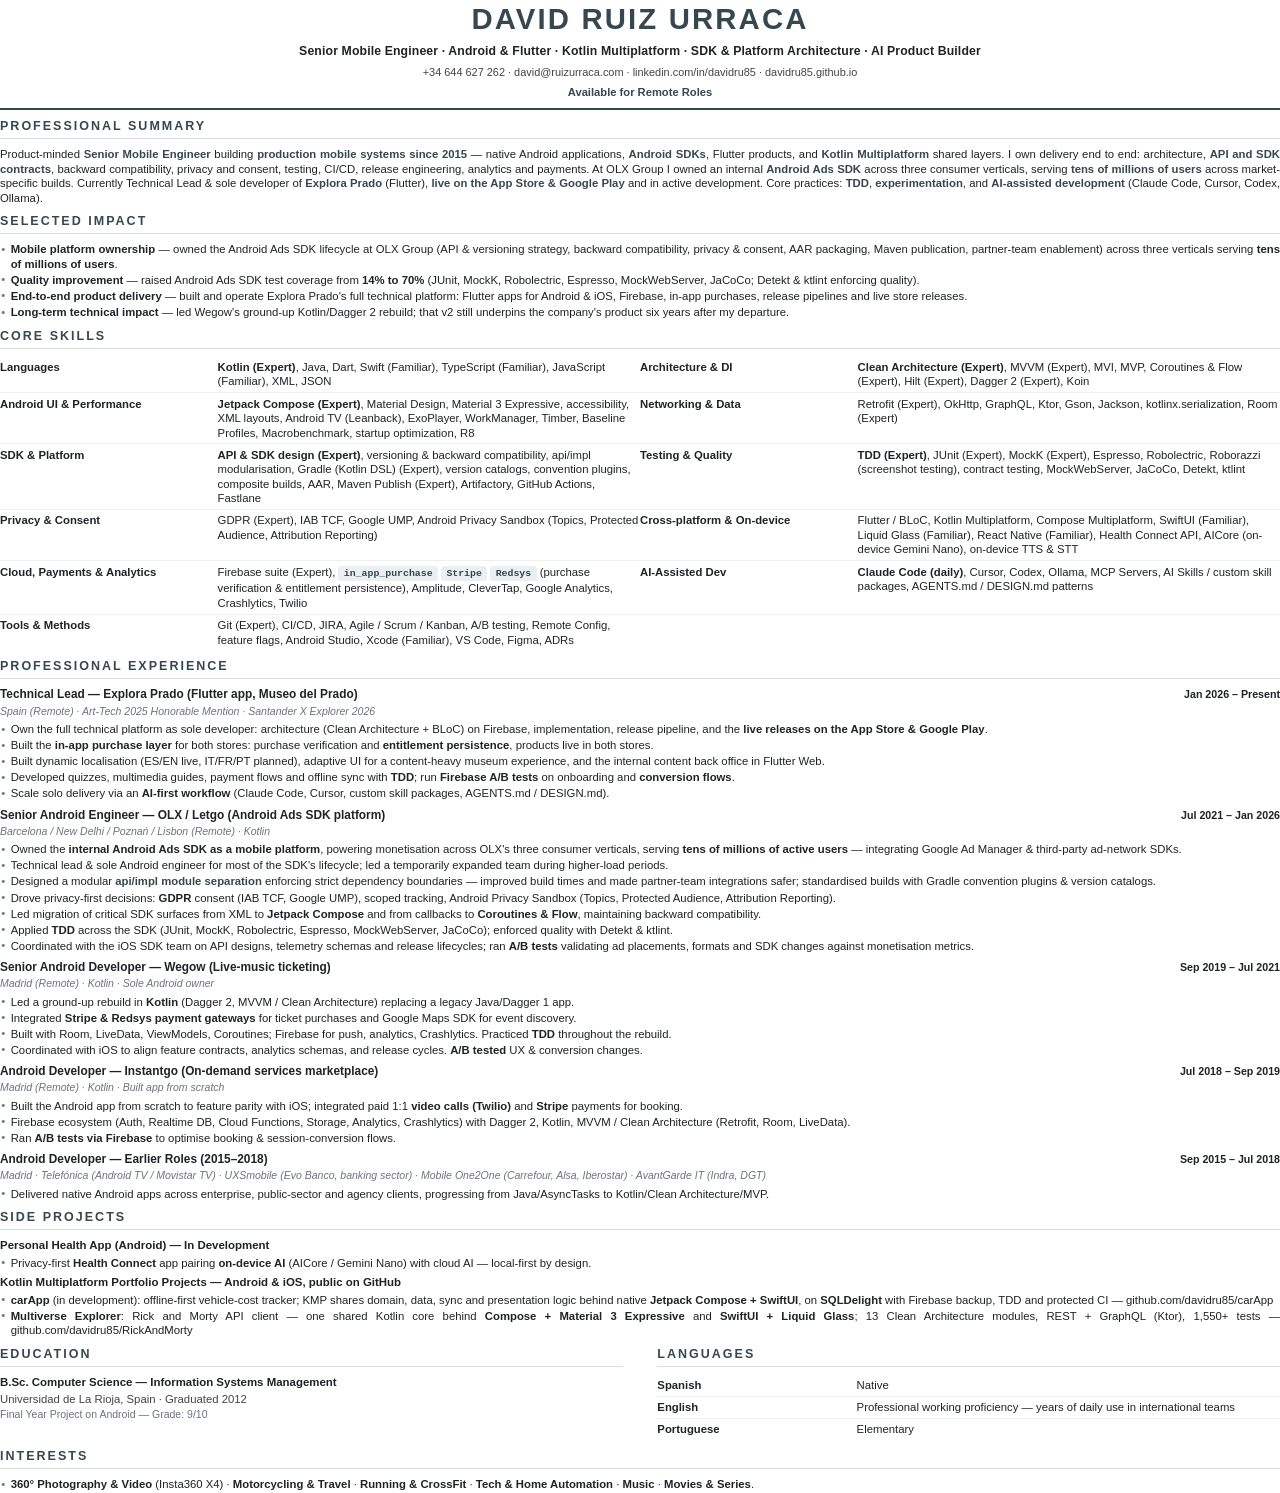
==== commit 18e9950b: "feat(web): add Multiverse Explorer to the web CV, README and PDF - index.html / es.html: new Feature" ====
--- a/cv_print.html
+++ b/cv_print.html
@@ -124,37 +124,37 @@
   <table class="skills">
     <tr>
       <td class="label">Languages</td>
-      <td class="val"><b>Kotlin (Expert)</b>, Java, Dart, TypeScript (F), JavaScript (F), XML, JSON</td>
+      <td class="val"><b>Kotlin (Expert)</b>, Java, Dart, Swift (Familiar), TypeScript (Familiar), JavaScript (Familiar), XML, JSON</td>
       <td class="label">Architecture &amp; DI</td>
-      <td class="val"><b>Clean Architecture (E)</b>, MVVM (E), MVI, MVP, Coroutines &amp; Flow (E), Hilt (E), Dagger 2 (E), Koin</td>
+      <td class="val"><b>Clean Architecture (Expert)</b>, MVVM (Expert), MVI, MVP, Coroutines &amp; Flow (Expert), Hilt (Expert), Dagger 2 (Expert), Koin</td>
     </tr>
     <tr>
       <td class="label">Android UI &amp; Performance</td>
-      <td class="val"><b>Jetpack Compose (E)</b>, Material Design, XML layouts, Android TV (Leanback), ExoPlayer, WorkManager, Timber, Baseline Profiles, Macrobenchmark, startup optimization, R8</td>
+      <td class="val"><b>Jetpack Compose (Expert)</b>, Material Design, Material 3 Expressive, accessibility, XML layouts, Android TV (Leanback), ExoPlayer, WorkManager, Timber, Baseline Profiles, Macrobenchmark, startup optimization, R8</td>
       <td class="label">Networking &amp; Data</td>
-      <td class="val">Retrofit (E), OkHttp, GraphQL, Ktor, Gson, Jackson, kotlinx.serialization, Room (E)</td>
+      <td class="val">Retrofit (Expert), OkHttp, GraphQL, Ktor, Gson, Jackson, kotlinx.serialization, Room (Expert)</td>
     </tr>
     <tr>
       <td class="label">SDK &amp; Platform</td>
-      <td class="val"><b>API &amp; SDK design (E)</b>, versioning &amp; backward compatibility, api/impl modularisation, Gradle (Kotlin DSL, E), version catalogs, convention plugins, composite builds, AAR, Maven Publish (E), Artifactory, GitHub Actions, Fastlane</td>
+      <td class="val"><b>API &amp; SDK design (Expert)</b>, versioning &amp; backward compatibility, api/impl modularisation, Gradle (Kotlin DSL) (Expert), version catalogs, convention plugins, composite builds, AAR, Maven Publish (Expert), Artifactory, GitHub Actions, Fastlane</td>
       <td class="label">Testing &amp; Quality</td>
-      <td class="val"><b>TDD (E)</b>, JUnit (E), MockK (E), Espresso, Robolectric, MockWebServer, JaCoCo, Detekt, ktlint</td>
+      <td class="val"><b>TDD (Expert)</b>, JUnit (Expert), MockK (Expert), Espresso, Robolectric, Roborazzi (screenshot testing), contract testing, MockWebServer, JaCoCo, Detekt, ktlint</td>
     </tr>
     <tr>
       <td class="label">Privacy &amp; Consent</td>
-      <td class="val">GDPR (E), IAB TCF, Google UMP, Android Privacy Sandbox (Topics, Protected Audience, Attribution Reporting)</td>
+      <td class="val">GDPR (Expert), IAB TCF, Google UMP, Android Privacy Sandbox (Topics, Protected Audience, Attribution Reporting)</td>
       <td class="label">Cross-platform &amp; On-device</td>
-      <td class="val">Flutter / BLoC, Kotlin Multiplatform, Compose Multiplatform, SwiftUI, React Native (F), Health Connect API, AICore (on-device Gemini Nano), on-device TTS &amp; STT</td>
+      <td class="val">Flutter / BLoC, Kotlin Multiplatform, Compose Multiplatform, SwiftUI (Familiar), Liquid Glass (Familiar), React Native (Familiar), Health Connect API, AICore (on-device Gemini Nano), on-device TTS &amp; STT</td>
     </tr>
     <tr>
       <td class="label">Cloud, Payments &amp; Analytics</td>
-      <td class="val">Firebase suite (E), <span class="chip">in_app_purchase</span> <span class="chip">Stripe</span> <span class="chip">Redsys</span> (purchase verification &amp; entitlement persistence), Amplitude, CleverTap, Google Analytics, Crashlytics, Twilio</td>
+      <td class="val">Firebase suite (Expert), <span class="chip">in_app_purchase</span> <span class="chip">Stripe</span> <span class="chip">Redsys</span> (purchase verification &amp; entitlement persistence), Amplitude, CleverTap, Google Analytics, Crashlytics, Twilio</td>
       <td class="label">AI-Assisted Dev</td>
       <td class="val"><b>Claude Code (daily)</b>, Cursor, Codex, Ollama, MCP Servers, AI Skills / custom skill packages, AGENTS.md / DESIGN.md patterns</td>
     </tr>
     <tr>
       <td class="label">Tools &amp; Methods</td>
-      <td class="val">Git (E), CI/CD, JIRA, Agile / Scrum / Kanban, A/B testing, Remote Config, feature flags, Android Studio, VS Code</td>
+      <td class="val">Git (Expert), CI/CD, JIRA, Agile / Scrum / Kanban, A/B testing, Remote Config, feature flags, Android Studio, Xcode (Familiar), VS Code, Figma, ADRs</td>
       <td class="label"></td>
       <td class="val"></td>
     </tr>
@@ -240,13 +240,14 @@
   <div class="proj">
     <div class="proj-title">Personal Health App (Android) — In Development</div>
     <ul class="bullets">
-      <li>Privacy-first app on the <b>Health Connect API</b>, pairing <b>on-device AI</b> (AICore / Gemini Nano) with cloud AI for actionable guidance — local-first by design.</li>
+      <li>Privacy-first <b>Health Connect</b> app pairing <b>on-device AI</b> (AICore / Gemini Nano) with cloud AI — local-first by design.</li>
     </ul>
   </div>
   <div class="proj">
-    <div class="proj-title">carApp — Vehicle Cost Tracker (Kotlin Multiplatform) — In Development</div>
-    <ul class="bullets">
-      <li>Public portfolio project: <b>Kotlin Multiplatform</b> shares domain, data, sync and presentation logic across <b>Android &amp; iOS</b> with native UI (Jetpack Compose + SwiftUI). Offline-first MVP on <b>SQLDelight</b> with Firebase/Firestore backup, TDD, architecture/contract checks and protected GitHub Actions CI — github.com/davidru85/carApp</li>
+    <div class="proj-title">Kotlin Multiplatform Portfolio Projects — Android &amp; iOS, public on GitHub</div>
+    <ul class="bullets">
+      <li><b>carApp</b> (in development): offline-first vehicle-cost tracker; KMP shares domain, data, sync and presentation logic behind native <b>Jetpack Compose + SwiftUI</b>, on <b>SQLDelight</b> with Firebase backup, TDD and protected CI — github.com/davidru85/carApp</li>
+      <li><b>Multiverse Explorer</b>: Rick and Morty API client — one shared Kotlin core behind <b>Compose + Material 3 Expressive</b> and <b>SwiftUI + Liquid Glass</b>; 13 Clean Architecture modules, REST + GraphQL (Ktor), 1,550+ tests — github.com/davidru85/RickAndMorty</li>
     </ul>
   </div>
 </div>
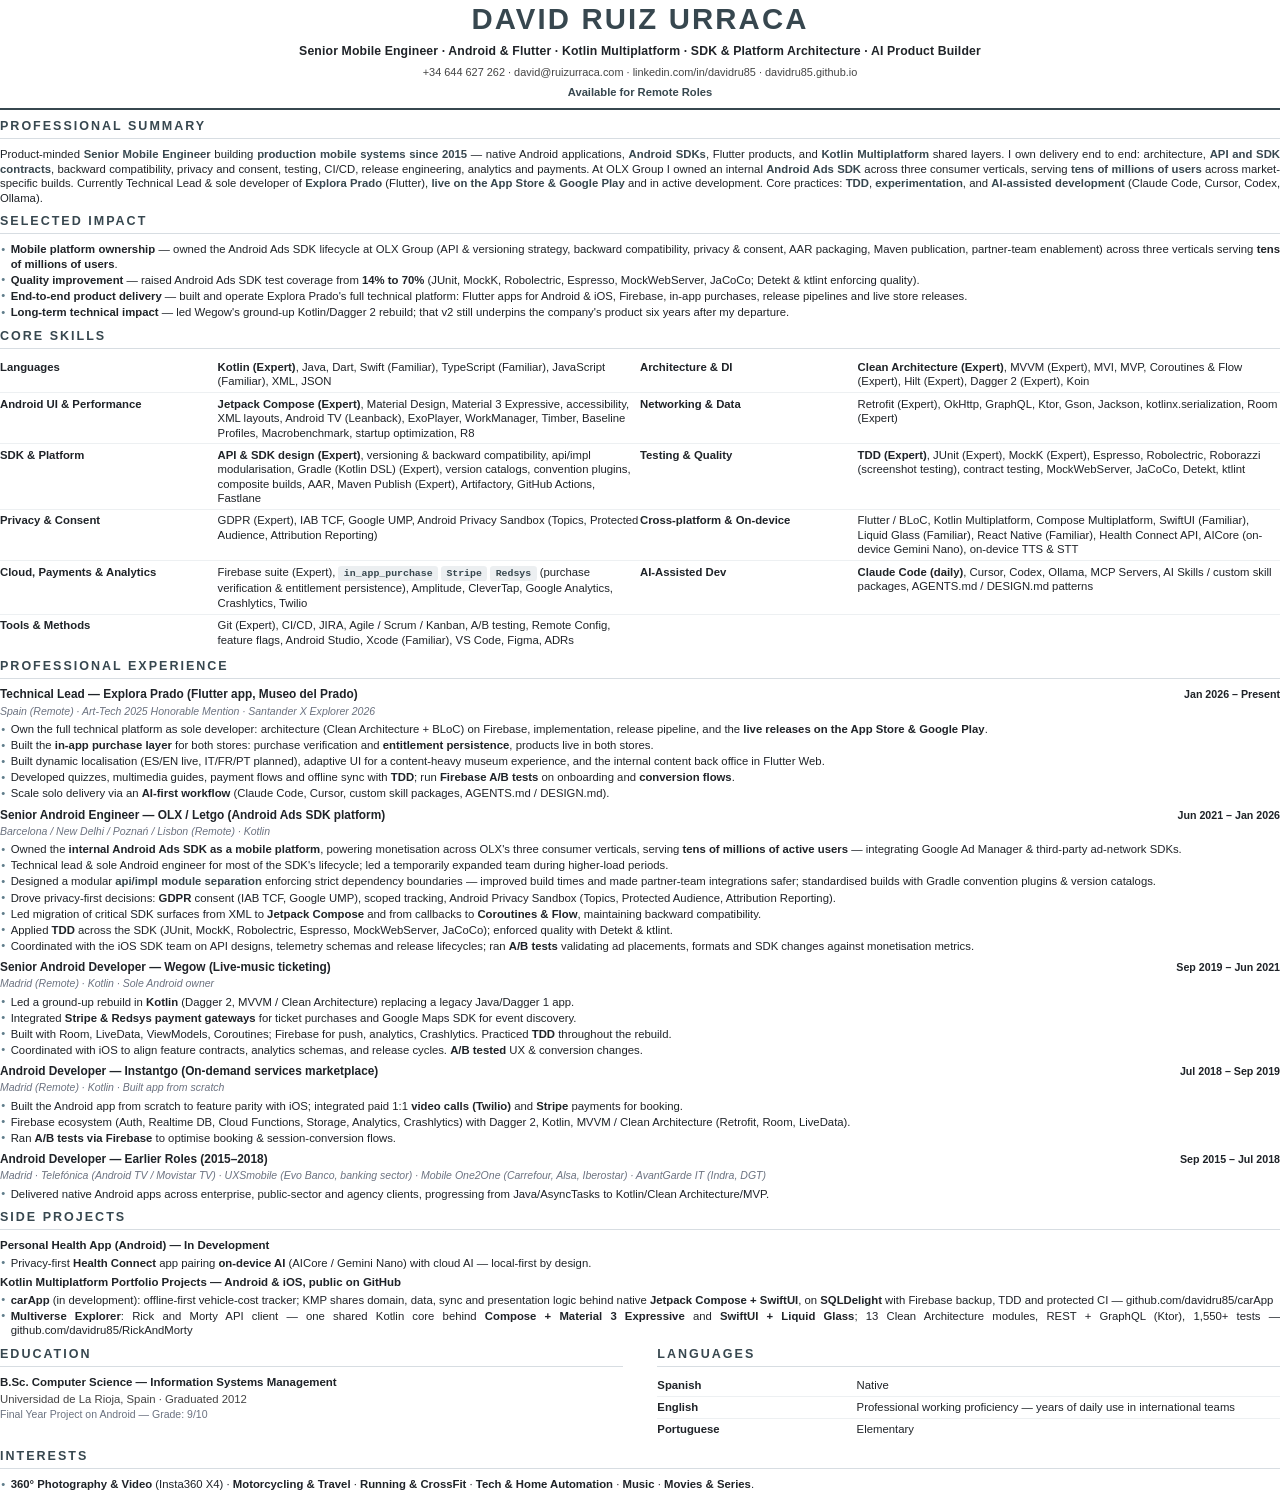
==== commit 186b2f47: "fix(cv): set Wegow end and OLX start to Jun 2021 Corrects the Wegow → OLX transition month from Jul " ====
--- a/cv_print.html
+++ b/cv_print.html
@@ -182,7 +182,7 @@
   <div class="entry">
     <div class="entry-head">
       <span class="role">Senior Android Engineer — OLX / Letgo (Android Ads SDK platform)</span>
-      <span class="dates">Jul 2021 – Jan 2026</span>
+      <span class="dates">Jun 2021 – Jan 2026</span>
     </div>
     <div class="meta">Barcelona / New Delhi / Poznań / Lisbon (Remote) · Kotlin</div>
     <ul class="bullets">
@@ -199,7 +199,7 @@
   <div class="entry">
     <div class="entry-head">
       <span class="role">Senior Android Developer — Wegow (Live-music ticketing)</span>
-      <span class="dates">Sep 2019 – Jul 2021</span>
+      <span class="dates">Sep 2019 – Jun 2021</span>
     </div>
     <div class="meta">Madrid (Remote) · Kotlin · Sole Android owner</div>
     <ul class="bullets">
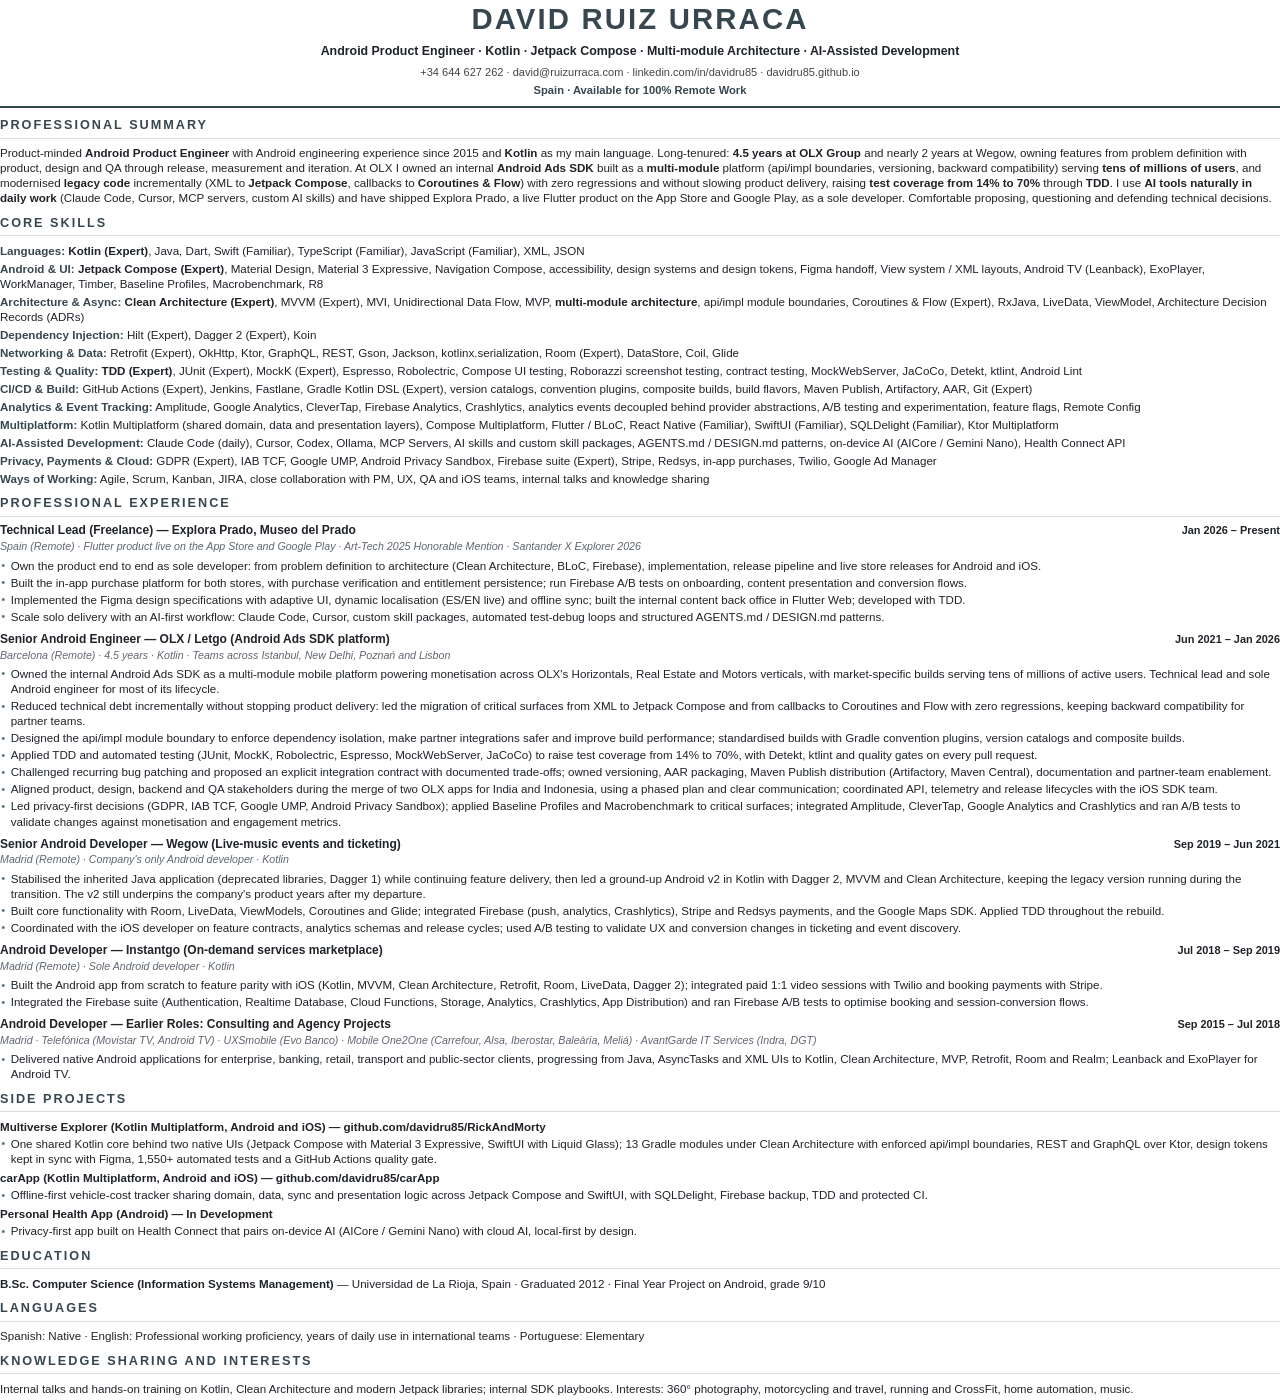
==== commit 96c1213b: "feat(cv): tailor CV and PDF to the Idealista Android Product Engineer role Co-Authored-By: Claude So" ====
--- a/cv_print.html
+++ b/cv_print.html
@@ -3,279 +3,198 @@
 <head>
 <meta charset="utf-8">
 <title>CV David Ruiz Urraca</title>
+<meta name="author" content="David Ruiz Urraca">
+<meta name="description" content="David Ruiz Urraca - Android Product Engineer. Kotlin, Jetpack Compose, multi-module architecture, legacy modernisation, AI-assisted development.">
 <style>
-  @page { size: A4; margin: 30pt 40pt 26pt 40pt; }
+  @page { size: A4; margin: 30pt 40pt 28pt 40pt; }
   * { box-sizing: border-box; }
-  :root {
-    --accent: #37474f;        /* neutral graphite / slate */
-    --accent-soft: #607d8b;   /* lighter slate for meta accents */
-    --ink: #1f2328;
-    --muted: #6b7280;
-    --rule: #d7dde2;
-    --chip-bg: #eceff1;
+  :root { --accent: #37474f; --accent-soft: #607d8b; --ink: #1f2328; --muted: #5f6670; --rule: #d7dde2; }
+  body { font-family: "Liberation Sans", Arial, Helvetica, sans-serif; font-size: 8.7pt; line-height: 1.3; color: var(--ink); margin: 0; }
+  b, strong { color: var(--ink); }
+
+  /* Header: plain linear text, no tables or columns (ATS-safe) */
+  .header { text-align: center; margin-bottom: 4pt; }
+  h1.name { font-size: 22pt; font-weight: 700; letter-spacing: 1.6pt; color: var(--accent); margin: 0 0 4pt 0; }
+  .tagline { font-size: 9.3pt; font-weight: 700; margin: 0 0 4pt 0; }
+  .contact { font-size: 8.3pt; color: #444; margin: 0 0 3pt 0; }
+  .availability { font-size: 8.4pt; font-weight: 700; color: var(--accent); margin: 0; }
+  .header-rule { border: 0; border-top: 1.6pt solid var(--accent); margin: 6pt 0 0 0; }
+
+  .section { margin-top: 7pt; }
+  h2.section-title {
+    font-size: 9.5pt; font-weight: 700; letter-spacing: 1.5pt; text-transform: uppercase;
+    color: var(--accent); border-bottom: .8pt solid var(--rule);
+    padding-bottom: 3pt; margin: 0 0 5pt 0; break-after: avoid;
   }
-  html { -weasy-hyphens: none; }
-  body {
-    font-family: "Liberation Sans", Arial, Helvetica, sans-serif;
-    font-size: 8.5pt;
-    line-height: 1.28;
-    color: var(--ink);
-    margin: 0;
-  }
-  b, strong { color: var(--ink); }
-  .hl { color: var(--accent); font-weight: 700; }
-
-  /* ---------- Header ---------- */
-  .header { text-align: center; margin-bottom: 4pt; }
-  .name {
-    font-size: 22pt; font-weight: 700; letter-spacing: 1.6pt;
-    color: var(--accent); margin: 0 0 5pt 0;
-  }
-  .tagline { font-size: 9.2pt; font-weight: 700; color: var(--ink); margin: 0 0 4pt 0; letter-spacing: .1pt; }
-  .contact { font-size: 8.2pt; color: #444; margin: 0 0 4pt 0; }
-  .availability { font-size: 8.4pt; font-weight: 700; color: var(--accent); margin: 0; }
-  .header-rule { border: 0; border-top: 1.6pt solid var(--accent); margin: 7pt 0 0 0; }
-
-  /* ---------- Sections ---------- */
-  .section { margin-top: 6pt; }
-  .section-title {
-    font-size: 9.4pt; font-weight: 700; letter-spacing: 1.5pt; text-transform: uppercase;
-    color: var(--accent); border-bottom: .8pt solid var(--rule);
-    padding-bottom: 3pt; margin: 0 0 6pt 0; break-after: avoid;
-  }
-  .summary-text { text-align: justify; margin: 0; }
-
-  /* ---------- Core skills table ---------- */
-  table.skills { width: 100%; border-collapse: collapse; }
-  table.skills td { vertical-align: top; padding: 2.5pt 0; border-bottom: .5pt solid #edf0f2; }
-  table.skills tr:last-child td { border-bottom: 0; }
-  td.label { width: 17%; font-weight: 700; color: var(--ink); padding-right: 6pt; }
-  td.val { width: 33%; padding-right: 14pt; }
-  .chip {
-    display: inline-block; background: var(--chip-bg); color: var(--accent);
-    font-size: 7.4pt; font-weight: 700; padding: 1pt 4pt; border-radius: 2.5pt;
-    font-family: "Liberation Mono", "DejaVu Sans Mono", monospace;
-  }
-
-  /* ---------- Experience ---------- */
-  .entry { margin-bottom: 5pt; break-inside: avoid; }
+  p { margin: 0 0 3pt 0; text-align: left; }
+
+  ul.bullets { margin: 0; padding: 0; list-style: none; }
+  ul.bullets li { position: relative; padding-left: 8pt; margin-bottom: 1.5pt; }
+  ul.bullets li::before { content: "\2022"; color: var(--accent-soft); position: absolute; left: 1pt; top: -0.4pt; }
+
+  /* Skills: one line per category */
+  .skill { margin: 0 0 2.2pt 0; }
+  .skill b.k { color: var(--accent); }
+
+  .entry { margin-bottom: 6pt; break-inside: auto; }
+  .entry li { break-inside: avoid; }
+  .entry-head, .meta { break-after: avoid; }
   .entry-head { display: flex; justify-content: space-between; align-items: baseline; }
-  .role { font-weight: 700; font-size: 8.9pt; color: var(--ink); }
-  .dates { font-weight: 700; font-size: 8pt; color: var(--ink); white-space: nowrap; padding-left: 10pt; }
-  .meta { font-style: italic; font-size: 7.9pt; color: var(--muted); margin: 1.5pt 0 3pt 0; }
-  ul.bullets { margin: 0; padding: 0; list-style: none; }
-  ul.bullets li { position: relative; padding-left: 8pt; margin-bottom: 1.2pt; text-align: justify; }
-  ul.bullets li::before {
-    content: "\2022"; color: var(--accent-soft); position: absolute; left: 1pt; top: -0.4pt;
-  }
-
-  /* ---------- Side projects ---------- */
-  .proj { margin-bottom: 4pt; break-inside: avoid; }
-  .proj-title { font-weight: 700; font-size: 8.6pt; color: var(--ink); margin-bottom: 2pt; }
-
-  /* ---------- Two-column footer blocks ---------- */
-  .two-col { display: flex; gap: 26pt; }
-  .two-col .col { flex: 1; }
-  .edu-degree { font-weight: 700; font-size: 8.6pt; color: var(--ink); }
-  .edu-line { color: #444; margin-top: 1.5pt; }
-  .edu-note { color: var(--muted); font-size: 7.9pt; margin-top: 1.5pt; }
-  table.langs { width: 100%; border-collapse: collapse; }
-  table.langs td { vertical-align: top; padding: 2.5pt 0; border-bottom: .5pt solid #edf0f2; }
-  table.langs tr:last-child td { border-bottom: 0; }
-  table.langs td.lang { width: 32%; font-weight: 700; }
+  h3.role { font-weight: 700; font-size: 9pt; margin: 0; }
+  .dates { font-weight: 700; font-size: 8.2pt; white-space: nowrap; padding-left: 10pt; }
+  .meta { font-style: italic; font-size: 8pt; color: var(--muted); margin: 1pt 0 2.5pt 0; }
+
+  .proj { margin-bottom: 3pt; }
+  .proj-title { font-weight: 700; font-size: 8.7pt; margin: 0 0 1.5pt 0; }
+  .small { font-size: 8pt; color: var(--muted); }
 </style>
 </head>
 <body>
 
 <div class="header">
-  <div class="name">DAVID RUIZ URRACA</div>
-  <div class="tagline">Senior Mobile Engineer · Android &amp; Flutter · Kotlin Multiplatform · SDK &amp; Platform Architecture · AI Product Builder</div>
+  <h1 class="name">DAVID RUIZ URRACA</h1>
+  <div class="tagline">Android Product Engineer · Kotlin · Jetpack Compose · Multi-module Architecture · AI-Assisted Development</div>
   <div class="contact">+34 644 627 262 · david@ruizurraca.com · linkedin.com/in/davidru85 · davidru85.github.io</div>
-  <div class="availability">Available for Remote Roles</div>
+  <div class="availability">Spain · Available for 100% Remote Work</div>
   <hr class="header-rule">
 </div>
 
 <div class="section">
-  <div class="section-title">Professional Summary</div>
-  <p class="summary-text">
-    Product-minded <span class="hl">Senior Mobile Engineer</span> building <span class="hl">production mobile systems since 2015</span> —
-    native Android applications, <span class="hl">Android SDKs</span>, Flutter products, and <span class="hl">Kotlin Multiplatform</span>
-    shared layers. I own delivery end to end: architecture, <span class="hl">API and SDK contracts</span>, backward compatibility, privacy
-    and consent, testing, CI/CD, release engineering, analytics and payments. At OLX Group I owned an internal
-    <span class="hl">Android Ads SDK</span> across three consumer verticals, serving <span class="hl">tens of millions of users</span>
-    across market-specific builds. Currently Technical Lead &amp; sole developer of <span class="hl">Explora Prado</span> (Flutter),
-    <span class="hl">live on the App Store &amp; Google Play</span> and in active development. Core practices: <span class="hl">TDD</span>,
-    <span class="hl">experimentation</span>, and <span class="hl">AI-assisted development</span> (Claude Code, Cursor, Codex, Ollama).
+  <h2 class="section-title">Professional Summary</h2>
+  <p>
+    Product-minded <b>Android Product Engineer</b> with Android engineering experience since 2015 and <b>Kotlin</b> as my main language.
+    Long-tenured: <b>4.5 years at OLX Group</b> and nearly 2 years at Wegow, owning features from problem definition with product,
+    design and QA through release, measurement and iteration. At OLX I owned an internal <b>Android Ads SDK</b> built as a
+    <b>multi-module</b> platform (api/impl boundaries, versioning, backward compatibility) serving <b>tens of millions of users</b>, and
+    modernised <b>legacy code</b> incrementally (XML to <b>Jetpack Compose</b>, callbacks to <b>Coroutines &amp; Flow</b>) with zero
+    regressions and without slowing product delivery, raising <b>test coverage from 14% to 70%</b> through <b>TDD</b>. I use <b>AI tools
+    naturally in daily work</b> (Claude Code, Cursor, MCP servers, custom AI skills) and have shipped Explora Prado, a live Flutter product
+    on the App Store and Google Play, as a sole developer. Comfortable proposing, questioning and defending technical decisions.
   </p>
 </div>
 
 <div class="section">
-  <div class="section-title">Selected Impact</div>
-  <ul class="bullets">
-    <li><b>Mobile platform ownership</b> — owned the Android Ads SDK lifecycle at OLX Group (API &amp; versioning strategy, backward compatibility, privacy &amp; consent, AAR packaging, Maven publication, partner-team enablement) across three verticals serving <b>tens of millions of users</b>.</li>
-    <li><b>Quality improvement</b> — raised Android Ads SDK test coverage from <b>14% to 70%</b> (JUnit, MockK, Robolectric, Espresso, MockWebServer, JaCoCo; Detekt &amp; ktlint enforcing quality).</li>
-    <li><b>End-to-end product delivery</b> — built and operate Explora Prado's full technical platform: Flutter apps for Android &amp; iOS, Firebase, in-app purchases, release pipelines and live store releases.</li>
-    <li><b>Long-term technical impact</b> — led Wegow's ground-up Kotlin/Dagger 2 rebuild; that v2 still underpins the company's product six years after my departure.</li>
-  </ul>
-</div>
-
-<div class="section">
-  <div class="section-title">Core Skills</div>
-  <table class="skills">
-    <tr>
-      <td class="label">Languages</td>
-      <td class="val"><b>Kotlin (Expert)</b>, Java, Dart, Swift (Familiar), TypeScript (Familiar), JavaScript (Familiar), XML, JSON</td>
-      <td class="label">Architecture &amp; DI</td>
-      <td class="val"><b>Clean Architecture (Expert)</b>, MVVM (Expert), MVI, MVP, Coroutines &amp; Flow (Expert), Hilt (Expert), Dagger 2 (Expert), Koin</td>
-    </tr>
-    <tr>
-      <td class="label">Android UI &amp; Performance</td>
-      <td class="val"><b>Jetpack Compose (Expert)</b>, Material Design, Material 3 Expressive, accessibility, XML layouts, Android TV (Leanback), ExoPlayer, WorkManager, Timber, Baseline Profiles, Macrobenchmark, startup optimization, R8</td>
-      <td class="label">Networking &amp; Data</td>
-      <td class="val">Retrofit (Expert), OkHttp, GraphQL, Ktor, Gson, Jackson, kotlinx.serialization, Room (Expert)</td>
-    </tr>
-    <tr>
-      <td class="label">SDK &amp; Platform</td>
-      <td class="val"><b>API &amp; SDK design (Expert)</b>, versioning &amp; backward compatibility, api/impl modularisation, Gradle (Kotlin DSL) (Expert), version catalogs, convention plugins, composite builds, AAR, Maven Publish (Expert), Artifactory, GitHub Actions, Fastlane</td>
-      <td class="label">Testing &amp; Quality</td>
-      <td class="val"><b>TDD (Expert)</b>, JUnit (Expert), MockK (Expert), Espresso, Robolectric, Roborazzi (screenshot testing), contract testing, MockWebServer, JaCoCo, Detekt, ktlint</td>
-    </tr>
-    <tr>
-      <td class="label">Privacy &amp; Consent</td>
-      <td class="val">GDPR (Expert), IAB TCF, Google UMP, Android Privacy Sandbox (Topics, Protected Audience, Attribution Reporting)</td>
-      <td class="label">Cross-platform &amp; On-device</td>
-      <td class="val">Flutter / BLoC, Kotlin Multiplatform, Compose Multiplatform, SwiftUI (Familiar), Liquid Glass (Familiar), React Native (Familiar), Health Connect API, AICore (on-device Gemini Nano), on-device TTS &amp; STT</td>
-    </tr>
-    <tr>
-      <td class="label">Cloud, Payments &amp; Analytics</td>
-      <td class="val">Firebase suite (Expert), <span class="chip">in_app_purchase</span> <span class="chip">Stripe</span> <span class="chip">Redsys</span> (purchase verification &amp; entitlement persistence), Amplitude, CleverTap, Google Analytics, Crashlytics, Twilio</td>
-      <td class="label">AI-Assisted Dev</td>
-      <td class="val"><b>Claude Code (daily)</b>, Cursor, Codex, Ollama, MCP Servers, AI Skills / custom skill packages, AGENTS.md / DESIGN.md patterns</td>
-    </tr>
-    <tr>
-      <td class="label">Tools &amp; Methods</td>
-      <td class="val">Git (Expert), CI/CD, JIRA, Agile / Scrum / Kanban, A/B testing, Remote Config, feature flags, Android Studio, Xcode (Familiar), VS Code, Figma, ADRs</td>
-      <td class="label"></td>
-      <td class="val"></td>
-    </tr>
-  </table>
-</div>
-
-<div class="section">
-  <div class="section-title">Professional Experience</div>
-
-  <div class="entry">
-    <div class="entry-head">
-      <span class="role">Technical Lead — Explora Prado (Flutter app, Museo del Prado)</span>
+  <h2 class="section-title">Core Skills</h2>
+  <p class="skill"><b class="k">Languages:</b> <b>Kotlin (Expert)</b>, Java, Dart, Swift (Familiar), TypeScript (Familiar), JavaScript (Familiar), XML, JSON</p>
+  <p class="skill"><b class="k">Android &amp; UI:</b> <b>Jetpack Compose (Expert)</b>, Material Design, Material 3 Expressive, Navigation Compose, accessibility, design systems and design tokens, Figma handoff, View system / XML layouts, Android TV (Leanback), ExoPlayer, WorkManager, Timber, Baseline Profiles, Macrobenchmark, R8</p>
+  <p class="skill"><b class="k">Architecture &amp; Async:</b> <b>Clean Architecture (Expert)</b>, MVVM (Expert), MVI, Unidirectional Data Flow, MVP, <b>multi-module architecture</b>, api/impl module boundaries, Coroutines &amp; Flow (Expert), RxJava, LiveData, ViewModel, Architecture Decision Records (ADRs)</p>
+  <p class="skill"><b class="k">Dependency Injection:</b> Hilt (Expert), Dagger 2 (Expert), Koin</p>
+  <p class="skill"><b class="k">Networking &amp; Data:</b> Retrofit (Expert), OkHttp, Ktor, GraphQL, REST, Gson, Jackson, kotlinx.serialization, Room (Expert), DataStore, Coil, Glide</p>
+  <p class="skill"><b class="k">Testing &amp; Quality:</b> <b>TDD (Expert)</b>, JUnit (Expert), MockK (Expert), Espresso, Robolectric, Compose UI testing, Roborazzi screenshot testing, contract testing, MockWebServer, JaCoCo, Detekt, ktlint, Android Lint</p>
+  <p class="skill"><b class="k">CI/CD &amp; Build:</b> GitHub Actions (Expert), Jenkins, Fastlane, Gradle Kotlin DSL (Expert), version catalogs, convention plugins, composite builds, build flavors, Maven Publish, Artifactory, AAR, Git (Expert)</p>
+  <p class="skill"><b class="k">Analytics &amp; Event Tracking:</b> Amplitude, Google Analytics, CleverTap, Firebase Analytics, Crashlytics, analytics events decoupled behind provider abstractions, A/B testing and experimentation, feature flags, Remote Config</p>
+  <p class="skill"><b class="k">Multiplatform:</b> Kotlin Multiplatform (shared domain, data and presentation layers), Compose Multiplatform, Flutter / BLoC, React Native (Familiar), SwiftUI (Familiar), SQLDelight (Familiar), Ktor Multiplatform</p>
+  <p class="skill"><b class="k">AI-Assisted Development:</b> Claude Code (daily), Cursor, Codex, Ollama, MCP Servers, AI skills and custom skill packages, AGENTS.md / DESIGN.md patterns, on-device AI (AICore / Gemini Nano), Health Connect API</p>
+  <p class="skill"><b class="k">Privacy, Payments &amp; Cloud:</b> GDPR (Expert), IAB TCF, Google UMP, Android Privacy Sandbox, Firebase suite (Expert), Stripe, Redsys, in-app purchases, Twilio, Google Ad Manager</p>
+  <p class="skill"><b class="k">Ways of Working:</b> Agile, Scrum, Kanban, JIRA, close collaboration with PM, UX, QA and iOS teams, internal talks and knowledge sharing</p>
+</div>
+
+<div class="section">
+  <h2 class="section-title">Professional Experience</h2>
+
+  <div class="entry">
+    <div class="entry-head">
+      <h3 class="role">Technical Lead (Freelance) — Explora Prado, Museo del Prado</h3>
       <span class="dates">Jan 2026 – Present</span>
     </div>
-    <div class="meta">Spain (Remote) · Art-Tech 2025 Honorable Mention · Santander X Explorer 2026</div>
-    <ul class="bullets">
-      <li>Own the full technical platform as sole developer: architecture (Clean Architecture + BLoC) on Firebase, implementation, release pipeline, and the <b>live releases on the App Store &amp; Google Play</b>.</li>
-      <li>Built the <b>in-app purchase layer</b> for both stores: purchase verification and <b>entitlement persistence</b>, products live in both stores.</li>
-      <li>Built dynamic localisation (ES/EN live, IT/FR/PT planned), adaptive UI for a content-heavy museum experience, and the internal content back office in Flutter Web.</li>
-      <li>Developed quizzes, multimedia guides, payment flows and offline sync with <b>TDD</b>; run <b>Firebase A/B tests</b> on onboarding and <b>conversion flows</b>.</li>
-      <li>Scale solo delivery via an <b>AI-first workflow</b> (Claude Code, Cursor, custom skill packages, AGENTS.md / DESIGN.md).</li>
-    </ul>
-  </div>
-
-  <div class="entry">
-    <div class="entry-head">
-      <span class="role">Senior Android Engineer — OLX / Letgo (Android Ads SDK platform)</span>
+    <div class="meta">Spain (Remote) · Flutter product live on the App Store and Google Play · Art-Tech 2025 Honorable Mention · Santander X Explorer 2026</div>
+    <ul class="bullets">
+      <li>Own the product end to end as sole developer: from problem definition to architecture (Clean Architecture, BLoC, Firebase), implementation, release pipeline and live store releases for Android and iOS.</li>
+      <li>Built the in-app purchase platform for both stores, with purchase verification and entitlement persistence; run Firebase A/B tests on onboarding, content presentation and conversion flows.</li>
+      <li>Implemented the Figma design specifications with adaptive UI, dynamic localisation (ES/EN live) and offline sync; built the internal content back office in Flutter Web; developed with TDD.</li>
+      <li>Scale solo delivery with an AI-first workflow: Claude Code, Cursor, custom skill packages, automated test-debug loops and structured AGENTS.md / DESIGN.md patterns.</li>
+    </ul>
+  </div>
+
+  <div class="entry">
+    <div class="entry-head">
+      <h3 class="role">Senior Android Engineer — OLX / Letgo (Android Ads SDK platform)</h3>
       <span class="dates">Jun 2021 – Jan 2026</span>
     </div>
-    <div class="meta">Barcelona / New Delhi / Poznań / Lisbon (Remote) · Kotlin</div>
-    <ul class="bullets">
-      <li>Owned the <b>internal Android Ads SDK as a mobile platform</b>, powering monetisation across OLX's three consumer verticals, serving <b>tens of millions of active users</b> — integrating Google Ad Manager &amp; third-party ad-network SDKs.</li>
-      <li>Technical lead &amp; sole Android engineer for most of the SDK's lifecycle; led a temporarily expanded team during higher-load periods.</li>
-      <li>Designed a modular <span class="hl">api/impl module separation</span> enforcing strict dependency boundaries — improved build times and made partner-team integrations safer; standardised builds with Gradle convention plugins &amp; version catalogs.</li>
-      <li>Drove privacy-first decisions: <b>GDPR</b> consent (IAB TCF, Google UMP), scoped tracking, Android Privacy Sandbox (Topics, Protected Audience, Attribution Reporting).</li>
-      <li>Led migration of critical SDK surfaces from XML to <b>Jetpack Compose</b> and from callbacks to <b>Coroutines &amp; Flow</b>, maintaining backward compatibility.</li>
-      <li>Applied <b>TDD</b> across the SDK (JUnit, MockK, Robolectric, Espresso, MockWebServer, JaCoCo); enforced quality with Detekt &amp; ktlint.</li>
-      <li>Coordinated with the iOS SDK team on API designs, telemetry schemas and release lifecycles; ran <b>A/B tests</b> validating ad placements, formats and SDK changes against monetisation metrics.</li>
-    </ul>
-  </div>
-
-  <div class="entry">
-    <div class="entry-head">
-      <span class="role">Senior Android Developer — Wegow (Live-music ticketing)</span>
+    <div class="meta">Barcelona (Remote) · 4.5 years · Kotlin · Teams across Istanbul, New Delhi, Poznań and Lisbon</div>
+    <ul class="bullets">
+      <li>Owned the internal Android Ads SDK as a multi-module mobile platform powering monetisation across OLX's Horizontals, Real Estate and Motors verticals, with market-specific builds serving tens of millions of active users. Technical lead and sole Android engineer for most of its lifecycle.</li>
+      <li>Reduced technical debt incrementally without stopping product delivery: led the migration of critical surfaces from XML to Jetpack Compose and from callbacks to Coroutines and Flow with zero regressions, keeping backward compatibility for partner teams.</li>
+      <li>Designed the api/impl module boundary to enforce dependency isolation, make partner integrations safer and improve build performance; standardised builds with Gradle convention plugins, version catalogs and composite builds.</li>
+      <li>Applied TDD and automated testing (JUnit, MockK, Robolectric, Espresso, MockWebServer, JaCoCo) to raise test coverage from 14% to 70%, with Detekt, ktlint and quality gates on every pull request.</li>
+      <li>Challenged recurring bug patching and proposed an explicit integration contract with documented trade-offs; owned versioning, AAR packaging, Maven Publish distribution (Artifactory, Maven Central), documentation and partner-team enablement.</li>
+      <li>Aligned product, design, backend and QA stakeholders during the merge of two OLX apps for India and Indonesia, using a phased plan and clear communication; coordinated API, telemetry and release lifecycles with the iOS SDK team.</li>
+      <li>Led privacy-first decisions (GDPR, IAB TCF, Google UMP, Android Privacy Sandbox); applied Baseline Profiles and Macrobenchmark to critical surfaces; integrated Amplitude, CleverTap, Google Analytics and Crashlytics and ran A/B tests to validate changes against monetisation and engagement metrics.</li>
+    </ul>
+  </div>
+
+  <div class="entry">
+    <div class="entry-head">
+      <h3 class="role">Senior Android Developer — Wegow (Live-music events and ticketing)</h3>
       <span class="dates">Sep 2019 – Jun 2021</span>
     </div>
-    <div class="meta">Madrid (Remote) · Kotlin · Sole Android owner</div>
-    <ul class="bullets">
-      <li>Led a ground-up rebuild in <b>Kotlin</b> (Dagger 2, MVVM / Clean Architecture) replacing a legacy Java/Dagger 1 app.</li>
-      <li>Integrated <b>Stripe &amp; Redsys payment gateways</b> for ticket purchases and Google Maps SDK for event discovery.</li>
-      <li>Built with Room, LiveData, ViewModels, Coroutines; Firebase for push, analytics, Crashlytics. Practiced <b>TDD</b> throughout the rebuild.</li>
-      <li>Coordinated with iOS to align feature contracts, analytics schemas, and release cycles. <b>A/B tested</b> UX &amp; conversion changes.</li>
-    </ul>
-  </div>
-
-  <div class="entry">
-    <div class="entry-head">
-      <span class="role">Android Developer — Instantgo (On-demand services marketplace)</span>
+    <div class="meta">Madrid (Remote) · Company's only Android developer · Kotlin</div>
+    <ul class="bullets">
+      <li>Stabilised the inherited Java application (deprecated libraries, Dagger 1) while continuing feature delivery, then led a ground-up Android v2 in Kotlin with Dagger 2, MVVM and Clean Architecture, keeping the legacy version running during the transition. The v2 still underpins the company's product years after my departure.</li>
+      <li>Built core functionality with Room, LiveData, ViewModels, Coroutines and Glide; integrated Firebase (push, analytics, Crashlytics), Stripe and Redsys payments, and the Google Maps SDK. Applied TDD throughout the rebuild.</li>
+      <li>Coordinated with the iOS developer on feature contracts, analytics schemas and release cycles; used A/B testing to validate UX and conversion changes in ticketing and event discovery.</li>
+    </ul>
+  </div>
+
+  <div class="entry">
+    <div class="entry-head">
+      <h3 class="role">Android Developer — Instantgo (On-demand services marketplace)</h3>
       <span class="dates">Jul 2018 – Sep 2019</span>
     </div>
-    <div class="meta">Madrid (Remote) · Kotlin · Built app from scratch</div>
-    <ul class="bullets">
-      <li>Built the Android app from scratch to feature parity with iOS; integrated paid 1:1 <b>video calls (Twilio)</b> and <b>Stripe</b> payments for booking.</li>
-      <li>Firebase ecosystem (Auth, Realtime DB, Cloud Functions, Storage, Analytics, Crashlytics) with Dagger 2, Kotlin, MVVM / Clean Architecture (Retrofit, Room, LiveData).</li>
-      <li>Ran <b>A/B tests via Firebase</b> to optimise booking &amp; session-conversion flows.</li>
-    </ul>
-  </div>
-
-  <div class="entry">
-    <div class="entry-head">
-      <span class="role">Android Developer — Earlier Roles (2015–2018)</span>
+    <div class="meta">Madrid (Remote) · Sole Android developer · Kotlin</div>
+    <ul class="bullets">
+      <li>Built the Android app from scratch to feature parity with iOS (Kotlin, MVVM, Clean Architecture, Retrofit, Room, LiveData, Dagger 2); integrated paid 1:1 video sessions with Twilio and booking payments with Stripe.</li>
+      <li>Integrated the Firebase suite (Authentication, Realtime Database, Cloud Functions, Storage, Analytics, Crashlytics, App Distribution) and ran Firebase A/B tests to optimise booking and session-conversion flows.</li>
+    </ul>
+  </div>
+
+  <div class="entry">
+    <div class="entry-head">
+      <h3 class="role">Android Developer — Earlier Roles: Consulting and Agency Projects</h3>
       <span class="dates">Sep 2015 – Jul 2018</span>
     </div>
-    <div class="meta">Madrid · Telefónica (Android TV / Movistar TV) · UXSmobile (Evo Banco, banking sector) · Mobile One2One (Carrefour, Alsa, Iberostar) · AvantGarde IT (Indra, DGT)</div>
-    <ul class="bullets">
-      <li>Delivered native Android apps across enterprise, public-sector and agency clients, progressing from Java/AsyncTasks to Kotlin/Clean Architecture/MVP.</li>
-    </ul>
-  </div>
-</div>
-
-<div class="section">
-  <div class="section-title">Side Projects</div>
+    <div class="meta">Madrid · Telefónica (Movistar TV, Android TV) · UXSmobile (Evo Banco) · Mobile One2One (Carrefour, Alsa, Iberostar, Baleària, Meliá) · AvantGarde IT Services (Indra, DGT)</div>
+    <ul class="bullets">
+      <li>Delivered native Android applications for enterprise, banking, retail, transport and public-sector clients, progressing from Java, AsyncTasks and XML UIs to Kotlin, Clean Architecture, MVP, Retrofit, Room and Realm; Leanback and ExoPlayer for Android TV.</li>
+    </ul>
+  </div>
+</div>
+
+<div class="section">
+  <h2 class="section-title">Side Projects</h2>
+  <div class="proj">
+    <div class="proj-title">Multiverse Explorer (Kotlin Multiplatform, Android and iOS) — github.com/davidru85/RickAndMorty</div>
+    <ul class="bullets">
+      <li>One shared Kotlin core behind two native UIs (Jetpack Compose with Material 3 Expressive, SwiftUI with Liquid Glass); 13 Gradle modules under Clean Architecture with enforced api/impl boundaries, REST and GraphQL over Ktor, design tokens kept in sync with Figma, 1,550+ automated tests and a GitHub Actions quality gate.</li>
+    </ul>
+  </div>
+  <div class="proj">
+    <div class="proj-title">carApp (Kotlin Multiplatform, Android and iOS) — github.com/davidru85/carApp</div>
+    <ul class="bullets">
+      <li>Offline-first vehicle-cost tracker sharing domain, data, sync and presentation logic across Jetpack Compose and SwiftUI, with SQLDelight, Firebase backup, TDD and protected CI.</li>
+    </ul>
+  </div>
   <div class="proj">
     <div class="proj-title">Personal Health App (Android) — In Development</div>
     <ul class="bullets">
-      <li>Privacy-first <b>Health Connect</b> app pairing <b>on-device AI</b> (AICore / Gemini Nano) with cloud AI — local-first by design.</li>
-    </ul>
-  </div>
-  <div class="proj">
-    <div class="proj-title">Kotlin Multiplatform Portfolio Projects — Android &amp; iOS, public on GitHub</div>
-    <ul class="bullets">
-      <li><b>carApp</b> (in development): offline-first vehicle-cost tracker; KMP shares domain, data, sync and presentation logic behind native <b>Jetpack Compose + SwiftUI</b>, on <b>SQLDelight</b> with Firebase backup, TDD and protected CI — github.com/davidru85/carApp</li>
-      <li><b>Multiverse Explorer</b>: Rick and Morty API client — one shared Kotlin core behind <b>Compose + Material 3 Expressive</b> and <b>SwiftUI + Liquid Glass</b>; 13 Clean Architecture modules, REST + GraphQL (Ktor), 1,550+ tests — github.com/davidru85/RickAndMorty</li>
-    </ul>
-  </div>
-</div>
-
-<div class="section">
-  <div class="two-col">
-    <div class="col">
-      <div class="section-title">Education</div>
-      <div class="edu-degree">B.Sc. Computer Science — Information Systems Management</div>
-      <div class="edu-line">Universidad de La Rioja, Spain · Graduated 2012</div>
-      <div class="edu-note">Final Year Project on Android — Grade: 9/10</div>
-    </div>
-    <div class="col">
-      <div class="section-title">Languages</div>
-      <table class="langs">
-        <tr><td class="lang">Spanish</td><td>Native</td></tr>
-        <tr><td class="lang">English</td><td>Professional working proficiency — years of daily use in international teams</td></tr>
-        <tr><td class="lang">Portuguese</td><td>Elementary</td></tr>
-      </table>
-    </div>
-  </div>
-</div>
-
-<div class="section">
-  <div class="section-title">Interests</div>
-  <ul class="bullets">
-    <li><b>360° Photography &amp; Video</b> (Insta360 X4) · <b>Motorcycling &amp; Travel</b> · <b>Running &amp; CrossFit</b> · <b>Tech &amp; Home Automation</b> · <b>Music</b> · <b>Movies &amp; Series</b>.</li>
-  </ul>
+      <li>Privacy-first app built on Health Connect that pairs on-device AI (AICore / Gemini Nano) with cloud AI, local-first by design.</li>
+    </ul>
+  </div>
+</div>
+
+<div class="section">
+  <h2 class="section-title">Education</h2>
+  <p><b>B.Sc. Computer Science (Information Systems Management)</b> — Universidad de La Rioja, Spain · Graduated 2012 · Final Year Project on Android, grade 9/10</p>
+</div>
+
+<div class="section">
+  <h2 class="section-title">Languages</h2>
+  <p>Spanish: Native · English: Professional working proficiency, years of daily use in international teams · Portuguese: Elementary</p>
+</div>
+
+<div class="section">
+  <h2 class="section-title">Knowledge Sharing and Interests</h2>
+  <p>Internal talks and hands-on training on Kotlin, Clean Architecture and modern Jetpack libraries; internal SDK playbooks. Interests: 360° photography, motorcycling and travel, running and CrossFit, home automation, music.</p>
 </div>
 
 </body>
